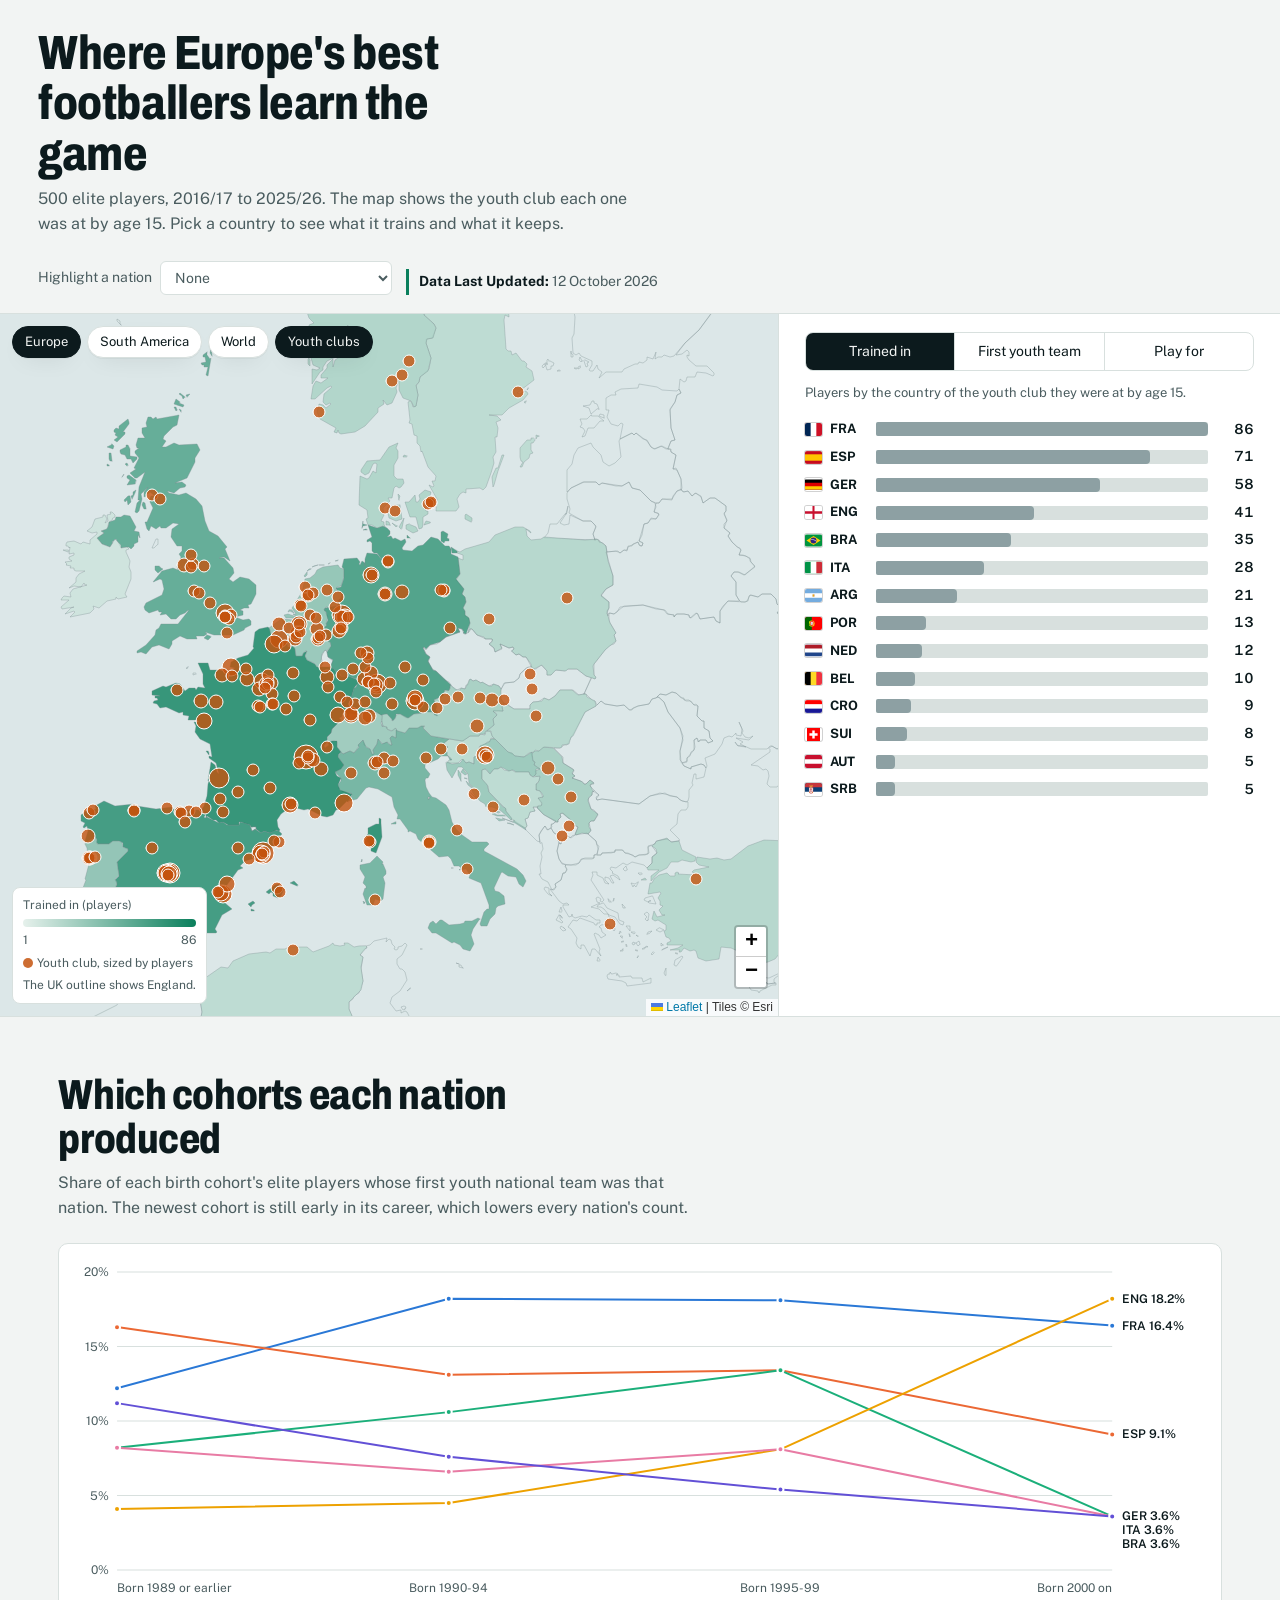
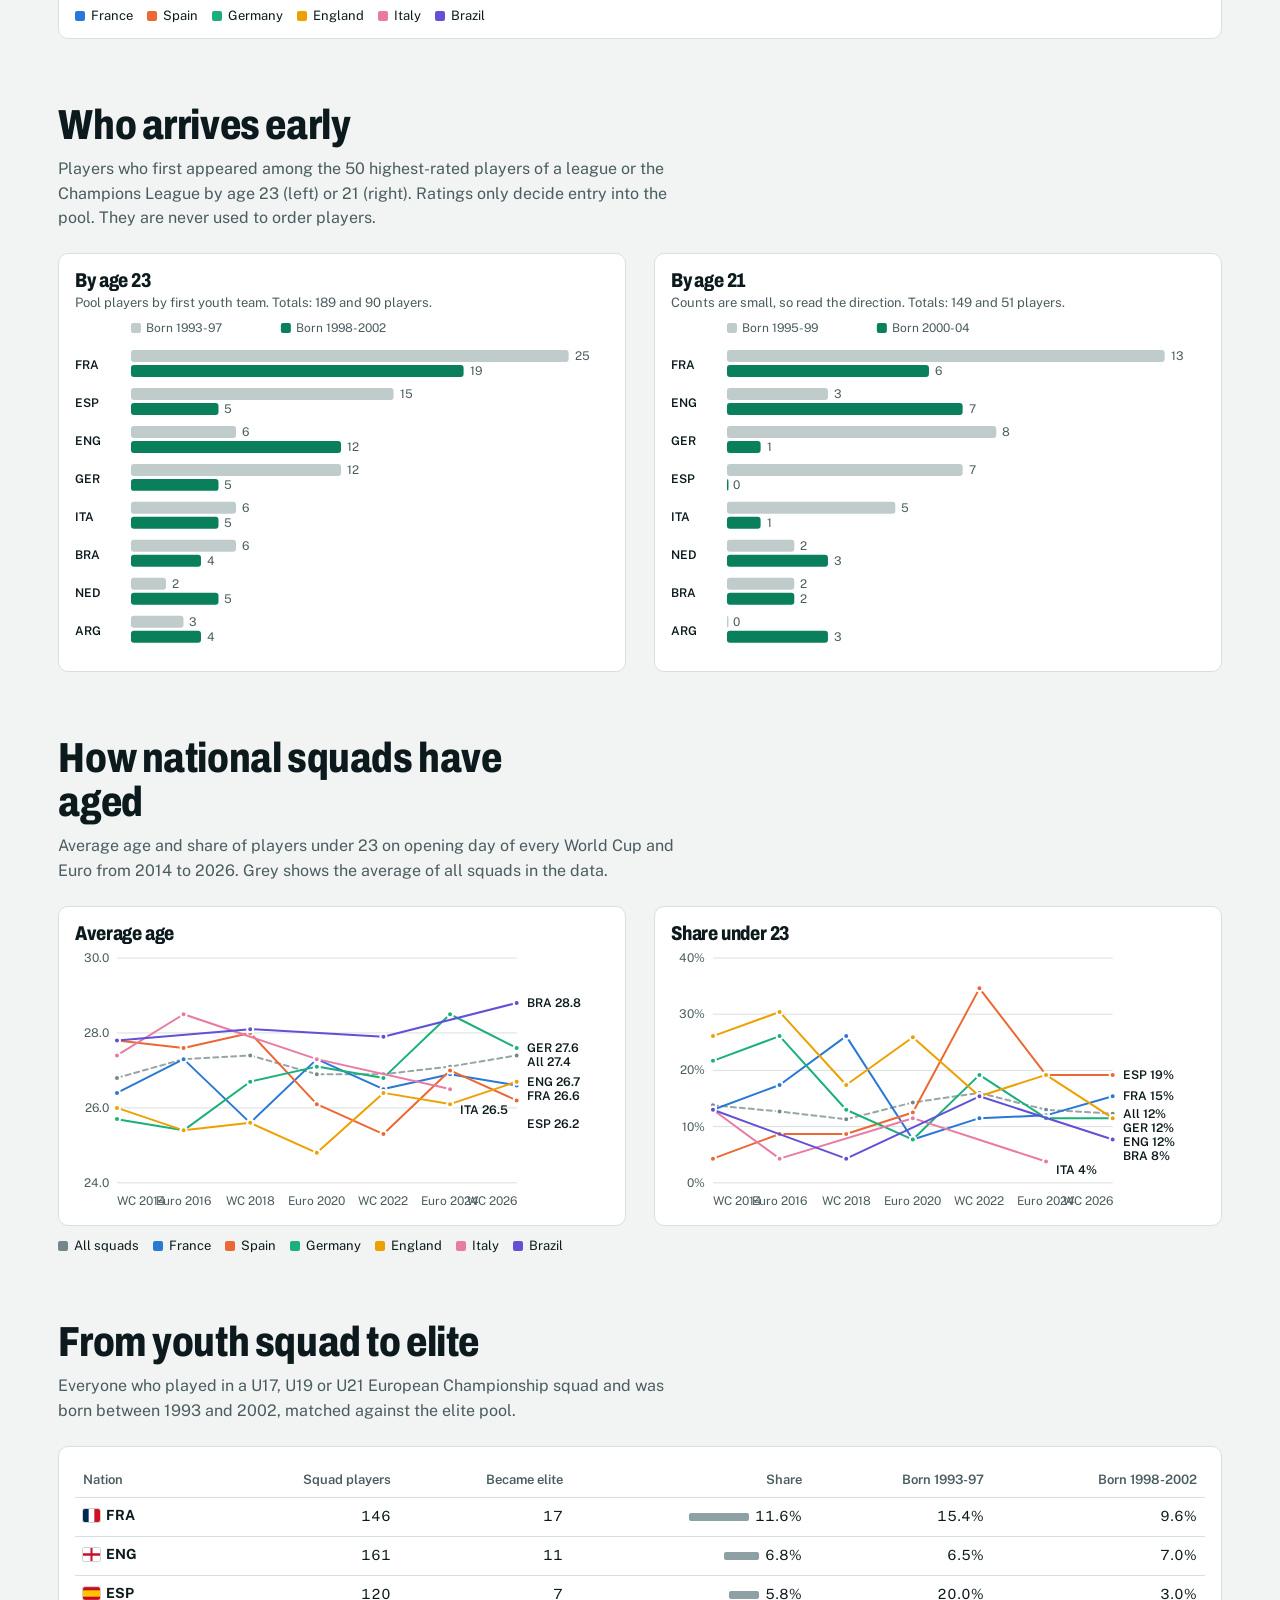
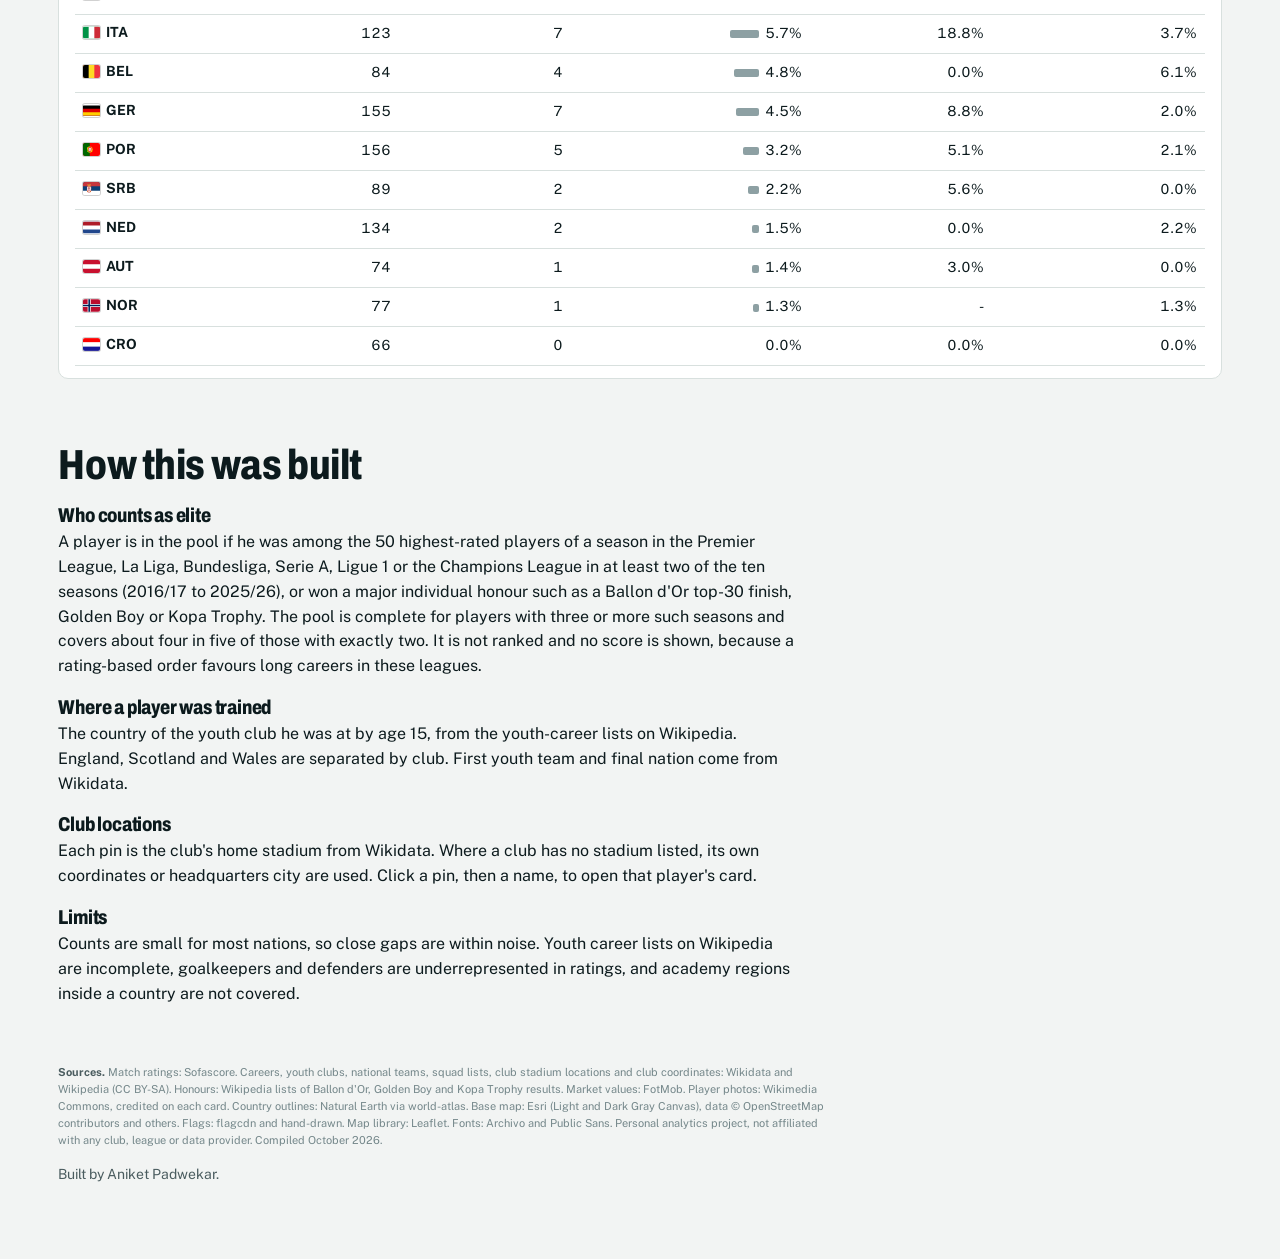
==== index.html @ b56111a6 "Add files via upload" ====
<!doctype html>
<html lang="en"><head><meta charset="utf-8"><meta name="viewport" content="width=device-width,initial-scale=1">
<title>Europe's youth systems</title>
<meta name="description" content="Where do Europe's elite footballers learn the game? Every country, every club, 500 players.">
<link rel="preconnect" href="https://fonts.googleapis.com"><link rel="preconnect" href="https://fonts.gstatic.com" crossorigin>
<link rel="stylesheet" href="https://fonts.googleapis.com/css2?family=Archivo:wdth,wght@62..125,700..900&family=Public+Sans:wght@400;600;700&display=swap">
<link rel="stylesheet" href="vendor/leaflet.css">
<link rel="stylesheet" href="assets/style.css?v=3"></head>
<body>
<header class="top">
 <div><h1>Where Europe's best footballers learn the game</h1>
 <p>500 elite players, 2016/17 to 2025/26. The map shows the youth club each one was at by age 15. Pick a country to see what it trains and what it keeps.</p></div>
 <div class="tools">
  <label>Highlight a nation <select id="hl" aria-label="Highlight a nation"></select></label>
  <p class="stamp"><b>Data Last Updated:</b> <span id="updated"></span></p>
 </div>
</header>

<section class="stage" aria-label="Map and country list">
 <div class="mapwrap">
  <div class="mapbar" role="group" aria-label="Map view">
   <button class="chip" data-view="eu" aria-pressed="true" type="button">Europe</button>
   <button class="chip" data-view="sa" aria-pressed="false" type="button">South America</button>
   <button class="chip" data-view="world" aria-pressed="false" type="button">World</button>
   <button class="chip" id="pinsBtn" aria-pressed="true" type="button">Youth clubs</button>
  </div>
  <div id="map" role="application" aria-label="Interactive map of youth clubs and nations"></div>
  <div class="maplegend" id="legend"></div>
 </div>
 <aside class="side">
  <div class="seg" id="measure" role="group" aria-label="Measure"></div>
  <p class="hint" id="mhint"></p>
  <div id="dossier"></div>
  <ol class="rank" id="rank"></ol>
 </aside>
</section>

<main>
 <section class="ch" id="cohorts"><h2>Which cohorts each nation produced</h2>
  <p class="lede">Share of each birth cohort's elite players whose first youth national team was that nation. The newest cohort is still early in its career, which lowers every nation's count.</p>
  <div class="fig"><div class="chart" id="cohChart"></div><div class="legend" id="cohLegend"></div></div></section>

 <section class="ch" id="early"><h2>Who arrives early</h2>
  <p class="lede">Players who first appeared among the 50 highest-rated players of a league or the Champions League by age 23 (left) or 21 (right). Ratings only decide entry into the pool. They are never used to order players.</p>
  <div class="grid2"><div class="fig"><h3>By age 23</h3><p class="cap" id="e23cap"></p><div class="chart" id="e23"></div></div><div class="fig"><h3>By age 21</h3><p class="cap" id="e21cap"></p><div class="chart" id="e21"></div></div></div></section>

 <section class="ch" id="squads"><h2>How national squads have aged</h2>
  <p class="lede">Average age and share of players under 23 on opening day of every World Cup and Euro from 2014 to 2026. Grey shows the average of all squads in the data.</p>
  <div class="grid2"><div class="fig"><h3>Average age</h3><div class="chart" id="ageChart"></div></div><div class="fig"><h3>Share under 23</h3><div class="chart" id="u23Chart"></div></div></div>
  <div class="legend" id="sqLegend" style="margin-top:10px"></div></section>

 <section class="ch" id="hit"><h2>From youth squad to elite</h2>
  <p class="lede">Everyone who played in a U17, U19 or U21 European Championship squad and was born between 1993 and 2002, matched against the elite pool.</p>
  <div class="fig"><div style="overflow:auto"><table id="hitTable"><thead><tr><th>Nation</th><th>Squad players</th><th>Became elite</th><th>Share</th><th>Born 1993-97</th><th>Born 1998-2002</th></tr></thead><tbody></tbody></table></div></div></section>

 <section class="ch" id="method"><h2>How this was built</h2>
  <div class="method">
  <h3>Who counts as elite</h3><p>A player is in the pool if he was among the 50 highest-rated players of a season in the Premier League, La Liga, Bundesliga, Serie A, Ligue 1 or the Champions League in at least two of the ten seasons (2016/17 to 2025/26), or won a major individual honour such as a Ballon d'Or top-30 finish, Golden Boy or Kopa Trophy. The pool is complete for players with three or more such seasons and covers about four in five of those with exactly two. It is not ranked and no score is shown, because a rating-based order favours long careers in these leagues.</p>
  <h3>Where a player was trained</h3><p>The country of the youth club he was at by age 15, from the youth-career lists on Wikipedia. England, Scotland and Wales are separated by club. First youth team and final nation come from Wikidata.</p>
  <h3>Club locations</h3><p>Each pin is the club's home stadium from Wikidata. Where a club has no stadium listed, its own coordinates or headquarters city are used. Click a pin, then a name, to open that player's card.</p>
  <h3>Limits</h3><p>Counts are small for most nations, so close gaps are within noise. Youth career lists on Wikipedia are incomplete, goalkeepers and defenders are underrepresented in ratings, and academy regions inside a country are not covered.</p></div></section>
</main>
<dialog id="card" aria-label="Player card"><button class="dx" id="cclose" type="button" aria-label="Close">&times;</button><div id="cardbody"></div></dialog>
<footer><p class="sources"><b>Sources.</b> Match ratings: Sofascore. Careers, youth clubs, national teams, squad lists, club stadium locations and club coordinates: Wikidata and Wikipedia (CC BY-SA). Honours: Wikipedia lists of Ballon d'Or, Golden Boy and Kopa Trophy results. Market values: FotMob. Player photos: Wikimedia Commons, credited on each card. Country outlines: Natural Earth via world-atlas. Base map: Esri (Light and Dark Gray Canvas), data &copy; OpenStreetMap contributors and others. Flags: flagcdn and hand-drawn. Map library: Leaflet. Fonts: Archivo and Public Sans. Personal analytics project, not affiliated with any club, league or data provider. Compiled October 2026.</p><p>Built by Aniket Padwekar.</p></footer>
<script src="vendor/leaflet.js"></script><script src="assets/data.js?v=3"></script><script src="assets/flags.js?v=3"></script><script src="assets/geo.js?v=3"></script><script src="assets/app.js?v=3"></script>
</body></html>
---- vendor/leaflet.css ----
/* required styles */

.leaflet-pane,
.leaflet-tile,
.leaflet-marker-icon,
.leaflet-marker-shadow,
.leaflet-tile-container,
.leaflet-pane > svg,
.leaflet-pane > canvas,
.leaflet-zoom-box,
.leaflet-image-layer,
.leaflet-layer {
	position: absolute;
	left: 0;
	top: 0;
	}
.leaflet-container {
	overflow: hidden;
	}
.leaflet-tile,
.leaflet-marker-icon,
.leaflet-marker-shadow {
	-webkit-user-select: none;
	   -moz-user-select: none;
	        user-select: none;
	  -webkit-user-drag: none;
	}
/* Prevents IE11 from highlighting tiles in blue */
.leaflet-tile::selection {
	background: transparent;
}
/* Safari renders non-retina tile on retina better with this, but Chrome is worse */
.leaflet-safari .leaflet-tile {
	image-rendering: -webkit-optimize-contrast;
	}
/* hack that prevents hw layers "stretching" when loading new tiles */
.leaflet-safari .leaflet-tile-container {
	width: 1600px;
	height: 1600px;
	-webkit-transform-origin: 0 0;
	}
.leaflet-marker-icon,
.leaflet-marker-shadow {
	display: block;
	}
/* .leaflet-container svg: reset svg max-width decleration shipped in Joomla! (joomla.org) 3.x */
/* .leaflet-container img: map is broken in FF if you have max-width: 100% on tiles */
.leaflet-container .leaflet-overlay-pane svg {
	max-width: none !important;
	max-height: none !important;
	}
.leaflet-container .leaflet-marker-pane img,
.leaflet-container .leaflet-shadow-pane img,
.leaflet-container .leaflet-tile-pane img,
.leaflet-container img.leaflet-image-layer,
.leaflet-container .leaflet-tile {
	max-width: none !important;
	max-height: none !important;
	width: auto;
	padding: 0;
	}

.leaflet-container img.leaflet-tile {
	/* See: https://bugs.chromium.org/p/chromium/issues/detail?id=600120 */
	mix-blend-mode: plus-lighter;
}

.leaflet-container.leaflet-touch-zoom {
	-ms-touch-action: pan-x pan-y;
	touch-action: pan-x pan-y;
	}
.leaflet-container.leaflet-touch-drag {
	-ms-touch-action: pinch-zoom;
	/* Fallback for FF which doesn't support pinch-zoom */
	touch-action: none;
	touch-action: pinch-zoom;
}
.leaflet-container.leaflet-touch-drag.leaflet-touch-zoom {
	-ms-touch-action: none;
	touch-action: none;
}
.leaflet-container {
	-webkit-tap-highlight-color: transparent;
}
.leaflet-container a {
	-webkit-tap-highlight-color: rgba(51, 181, 229, 0.4);
}
.leaflet-tile {
	filter: inherit;
	visibility: hidden;
	}
.leaflet-tile-loaded {
	visibility: inherit;
	}
.leaflet-zoom-box {
	width: 0;
	height: 0;
	-moz-box-sizing: border-box;
	     box-sizing: border-box;
	z-index: 800;
	}
/* workaround for https://bugzilla.mozilla.org/show_bug.cgi?id=888319 */
.leaflet-overlay-pane svg {
	-moz-user-select: none;
	}

.leaflet-pane         { z-index: 400; }

.leaflet-tile-pane    { z-index: 200; }
.leaflet-overlay-pane { z-index: 400; }
.leaflet-shadow-pane  { z-index: 500; }
.leaflet-marker-pane  { z-index: 600; }
.leaflet-tooltip-pane   { z-index: 650; }
.leaflet-popup-pane   { z-index: 700; }

.leaflet-map-pane canvas { z-index: 100; }
.leaflet-map-pane svg    { z-index: 200; }

.leaflet-vml-shape {
	width: 1px;
	height: 1px;
	}
.lvml {
	behavior: url(#default#VML);
	display: inline-block;
	position: absolute;
	}


/* control positioning */

.leaflet-control {
	position: relative;
	z-index: 800;
	pointer-events: visiblePainted; /* IE 9-10 doesn't have auto */
	pointer-events: auto;
	}
.leaflet-top,
.leaflet-bottom {
	position: absolute;
	z-index: 1000;
	pointer-events: none;
	}
.leaflet-top {
	top: 0;
	}
.leaflet-right {
	right: 0;
	}
.leaflet-bottom {
	bottom: 0;
	}
.leaflet-left {
	left: 0;
	}
.leaflet-control {
	float: left;
	clear: both;
	}
.leaflet-right .leaflet-control {
	float: right;
	}
.leaflet-top .leaflet-control {
	margin-top: 10px;
	}
.leaflet-bottom .leaflet-control {
	margin-bottom: 10px;
	}
.leaflet-left .leaflet-control {
	margin-left: 10px;
	}
.leaflet-right .leaflet-control {
	margin-right: 10px;
	}


/* zoom and fade animations */

.leaflet-fade-anim .leaflet-popup {
	opacity: 0;
	-webkit-transition: opacity 0.2s linear;
	   -moz-transition: opacity 0.2s linear;
	        transition: opacity 0.2s linear;
	}
.leaflet-fade-anim .leaflet-map-pane .leaflet-popup {
	opacity: 1;
	}
.leaflet-zoom-animated {
	-webkit-transform-origin: 0 0;
	    -ms-transform-origin: 0 0;
	        transform-origin: 0 0;
	}
svg.leaflet-zoom-animated {
	will-change: transform;
}

.leaflet-zoom-anim .leaflet-zoom-animated {
	-webkit-transition: -webkit-transform 0.25s cubic-bezier(0,0,0.25,1);
	   -moz-transition:    -moz-transform 0.25s cubic-bezier(0,0,0.25,1);
	        transition:         transform 0.25s cubic-bezier(0,0,0.25,1);
	}
.leaflet-zoom-anim .leaflet-tile,
.leaflet-pan-anim .leaflet-tile {
	-webkit-transition: none;
	   -moz-transition: none;
	        transition: none;
	}

.leaflet-zoom-anim .leaflet-zoom-hide {
	visibility: hidden;
	}


/* cursors */

.leaflet-interactive {
	cursor: pointer;
	}
.leaflet-grab {
	cursor: -webkit-grab;
	cursor:    -moz-grab;
	cursor:         grab;
	}
.leaflet-crosshair,
.leaflet-crosshair .leaflet-interactive {
	cursor: crosshair;
	}
.leaflet-popup-pane,
.leaflet-control {
	cursor: auto;
	}
.leaflet-dragging .leaflet-grab,
.leaflet-dragging .leaflet-grab .leaflet-interactive,
.leaflet-dragging .leaflet-marker-draggable {
	cursor: move;
	cursor: -webkit-grabbing;
	cursor:    -moz-grabbing;
	cursor:         grabbing;
	}

/* marker & overlays interactivity */
.leaflet-marker-icon,
.leaflet-marker-shadow,
.leaflet-image-layer,
.leaflet-pane > svg path,
.leaflet-tile-container {
	pointer-events: none;
	}

.leaflet-marker-icon.leaflet-interactive,
.leaflet-image-layer.leaflet-interactive,
.leaflet-pane > svg path.leaflet-interactive,
svg.leaflet-image-layer.leaflet-interactive path {
	pointer-events: visiblePainted; /* IE 9-10 doesn't have auto */
	pointer-events: auto;
	}

/* visual tweaks */

.leaflet-container {
	background: #ddd;
	outline-offset: 1px;
	}
.leaflet-container a {
	color: #0078A8;
	}
.leaflet-zoom-box {
	border: 2px dotted #38f;
	background: rgba(255,255,255,0.5);
	}


/* general typography */
.leaflet-container {
	font-family: "Helvetica Neue", Arial, Helvetica, sans-serif;
	font-size: 12px;
	font-size: 0.75rem;
	line-height: 1.5;
	}


/* general toolbar styles */

.leaflet-bar {
	box-shadow: 0 1px 5px rgba(0,0,0,0.65);
	border-radius: 4px;
	}
.leaflet-bar a {
	background-color: #fff;
	border-bottom: 1px solid #ccc;
	width: 26px;
	height: 26px;
	line-height: 26px;
	display: block;
	text-align: center;
	text-decoration: none;
	color: black;
	}
.leaflet-bar a,
.leaflet-control-layers-toggle {
	background-position: 50% 50%;
	background-repeat: no-repeat;
	display: block;
	}
.leaflet-bar a:hover,
.leaflet-bar a:focus {
	background-color: #f4f4f4;
	}
.leaflet-bar a:first-child {
	border-top-left-radius: 4px;
	border-top-right-radius: 4px;
	}
.leaflet-bar a:last-child {
	border-bottom-left-radius: 4px;
	border-bottom-right-radius: 4px;
	border-bottom: none;
	}
.leaflet-bar a.leaflet-disabled {
	cursor: default;
	background-color: #f4f4f4;
	color: #bbb;
	}

.leaflet-touch .leaflet-bar a {
	width: 30px;
	height: 30px;
	line-height: 30px;
	}
.leaflet-touch .leaflet-bar a:first-child {
	border-top-left-radius: 2px;
	border-top-right-radius: 2px;
	}
.leaflet-touch .leaflet-bar a:last-child {
	border-bottom-left-radius: 2px;
	border-bottom-right-radius: 2px;
	}

/* zoom control */

.leaflet-control-zoom-in,
.leaflet-control-zoom-out {
	font: bold 18px 'Lucida Console', Monaco, monospace;
	text-indent: 1px;
	}

.leaflet-touch .leaflet-control-zoom-in, .leaflet-touch .leaflet-control-zoom-out  {
	font-size: 22px;
	}


/* layers control */

.leaflet-control-layers {
	box-shadow: 0 1px 5px rgba(0,0,0,0.4);
	background: #fff;
	border-radius: 5px;
	}
.leaflet-control-layers-toggle {
	background-image: url(images/layers.png);
	width: 36px;
	height: 36px;
	}
.leaflet-retina .leaflet-control-layers-toggle {
	background-image: url(images/layers-2x.png);
	background-size: 26px 26px;
	}
.leaflet-touch .leaflet-control-layers-toggle {
	width: 44px;
	height: 44px;
	}
.leaflet-control-layers .leaflet-control-layers-list,
.leaflet-control-layers-expanded .leaflet-control-layers-toggle {
	display: none;
	}
.leaflet-control-layers-expanded .leaflet-control-layers-list {
	display: block;
	position: relative;
	}
.leaflet-control-layers-expanded {
	padding: 6px 10px 6px 6px;
	color: #333;
	background: #fff;
	}
.leaflet-control-layers-scrollbar {
	overflow-y: scroll;
	overflow-x: hidden;
	padding-right: 5px;
	}
.leaflet-control-layers-selector {
	margin-top: 2px;
	position: relative;
	top: 1px;
	}
.leaflet-control-layers label {
	display: block;
	font-size: 13px;
	font-size: 1.08333em;
	}
.leaflet-control-layers-separator {
	height: 0;
	border-top: 1px solid #ddd;
	margin: 5px -10px 5px -6px;
	}

/* Default icon URLs */
.leaflet-default-icon-path { /* used only in path-guessing heuristic, see L.Icon.Default */
	background-image: url(images/marker-icon.png);
	}


/* attribution and scale controls */

.leaflet-container .leaflet-control-attribution {
	background: #fff;
	background: rgba(255, 255, 255, 0.8);
	margin: 0;
	}
.leaflet-control-attribution,
.leaflet-control-scale-line {
	padding: 0 5px;
	color: #333;
	line-height: 1.4;
	}
.leaflet-control-attribution a {
	text-decoration: none;
	}
.leaflet-control-attribution a:hover,
.leaflet-control-attribution a:focus {
	text-decoration: underline;
	}
.leaflet-attribution-flag {
	display: inline !important;
	vertical-align: baseline !important;
	width: 1em;
	height: 0.6669em;
	}
.leaflet-left .leaflet-control-scale {
	margin-left: 5px;
	}
.leaflet-bottom .leaflet-control-scale {
	margin-bottom: 5px;
	}
.leaflet-control-scale-line {
	border: 2px solid #777;
	border-top: none;
	line-height: 1.1;
	padding: 2px 5px 1px;
	white-space: nowrap;
	-moz-box-sizing: border-box;
	     box-sizing: border-box;
	background: rgba(255, 255, 255, 0.8);
	text-shadow: 1px 1px #fff;
	}
.leaflet-control-scale-line:not(:first-child) {
	border-top: 2px solid #777;
	border-bottom: none;
	margin-top: -2px;
	}
.leaflet-control-scale-line:not(:first-child):not(:last-child) {
	border-bottom: 2px solid #777;
	}

.leaflet-touch .leaflet-control-attribution,
.leaflet-touch .leaflet-control-layers,
.leaflet-touch .leaflet-bar {
	box-shadow: none;
	}
.leaflet-touch .leaflet-control-layers,
.leaflet-touch .leaflet-bar {
	border: 2px solid rgba(0,0,0,0.2);
	background-clip: padding-box;
	}


/* popup */

.leaflet-popup {
	position: absolute;
	text-align: center;
	margin-bottom: 20px;
	}
.leaflet-popup-content-wrapper {
	padding: 1px;
	text-align: left;
	border-radius: 12px;
	}
.leaflet-popup-content {
	margin: 13px 24px 13px 20px;
	line-height: 1.3;
	font-size: 13px;
	font-size: 1.08333em;
	min-height: 1px;
	}
.leaflet-popup-content p {
	margin: 17px 0;
	margin: 1.3em 0;
	}
.leaflet-popup-tip-container {
	width: 40px;
	height: 20px;
	position: absolute;
	left: 50%;
	margin-top: -1px;
	margin-left: -20px;
	overflow: hidden;
	pointer-events: none;
	}
.leaflet-popup-tip {
	width: 17px;
	height: 17px;
	padding: 1px;

	margin: -10px auto 0;
	pointer-events: auto;

	-webkit-transform: rotate(45deg);
	   -moz-transform: rotate(45deg);
	    -ms-transform: rotate(45deg);
	        transform: rotate(45deg);
	}
.leaflet-popup-content-wrapper,
.leaflet-popup-tip {
	background: white;
	color: #333;
	box-shadow: 0 3px 14px rgba(0,0,0,0.4);
	}
.leaflet-container a.leaflet-popup-close-button {
	position: absolute;
	top: 0;
	right: 0;
	border: none;
	text-align: center;
	width: 24px;
	height: 24px;
	font: 16px/24px Tahoma, Verdana, sans-serif;
	color: #757575;
	text-decoration: none;
	background: transparent;
	}
.leaflet-container a.leaflet-popup-close-button:hover,
.leaflet-container a.leaflet-popup-close-button:focus {
	color: #585858;
	}
.leaflet-popup-scrolled {
	overflow: auto;
	}

.leaflet-oldie .leaflet-popup-content-wrapper {
	-ms-zoom: 1;
	}
.leaflet-oldie .leaflet-popup-tip {
	width: 24px;
	margin: 0 auto;

	-ms-filter: "progid:DXImageTransform.Microsoft.Matrix(M11=0.70710678, M12=0.70710678, M21=-0.70710678, M22=0.70710678)";
	filter: progid:DXImageTransform.Microsoft.Matrix(M11=0.70710678, M12=0.70710678, M21=-0.70710678, M22=0.70710678);
	}

.leaflet-oldie .leaflet-control-zoom,
.leaflet-oldie .leaflet-control-layers,
.leaflet-oldie .leaflet-popup-content-wrapper,
.leaflet-oldie .leaflet-popup-tip {
	border: 1px solid #999;
	}


/* div icon */

.leaflet-div-icon {
	background: #fff;
	border: 1px solid #666;
	}


/* Tooltip */
/* Base styles for the element that has a tooltip */
.leaflet-tooltip {
	position: absolute;
	padding: 6px;
	background-color: #fff;
	border: 1px solid #fff;
	border-radius: 3px;
	color: #222;
	white-space: nowrap;
	-webkit-user-select: none;
	-moz-user-select: none;
	-ms-user-select: none;
	user-select: none;
	pointer-events: none;
	box-shadow: 0 1px 3px rgba(0,0,0,0.4);
	}
.leaflet-tooltip.leaflet-interactive {
	cursor: pointer;
	pointer-events: auto;
	}
.leaflet-tooltip-top:before,
.leaflet-tooltip-bottom:before,
.leaflet-tooltip-left:before,
.leaflet-tooltip-right:before {
	position: absolute;
	pointer-events: none;
	border: 6px solid transparent;
	background: transparent;
	content: "";
	}

/* Directions */

.leaflet-tooltip-bottom {
	margin-top: 6px;
}
.leaflet-tooltip-top {
	margin-top: -6px;
}
.leaflet-tooltip-bottom:before,
.leaflet-tooltip-top:before {
	left: 50%;
	margin-left: -6px;
	}
.leaflet-tooltip-top:before {
	bottom: 0;
	margin-bottom: -12px;
	border-top-color: #fff;
	}
.leaflet-tooltip-bottom:before {
	top: 0;
	margin-top: -12px;
	margin-left: -6px;
	border-bottom-color: #fff;
	}
.leaflet-tooltip-left {
	margin-left: -6px;
}
.leaflet-tooltip-right {
	margin-left: 6px;
}
.leaflet-tooltip-left:before,
.leaflet-tooltip-right:before {
	top: 50%;
	margin-top: -6px;
	}
.leaflet-tooltip-left:before {
	right: 0;
	margin-right: -12px;
	border-left-color: #fff;
	}
.leaflet-tooltip-right:before {
	left: 0;
	margin-left: -12px;
	border-right-color: #fff;
	}

/* Printing */

@media print {
	/* Prevent printers from removing background-images of controls. */
	.leaflet-control {
		-webkit-print-color-adjust: exact;
		print-color-adjust: exact;
		}
	}
---- assets/style.css ----
:root{
  --bg:#F2F4F3;--panel:#FFFFFF;--ink:#0C1A1D;--ink2:#4A5C5F;--ink3:#74878A;--line:#D8E0DE;
  --accent:#0A7F5C;--accent-ink:#06523B;--hl:#C4540E;--sea:#DCE7E8;--ramp0:#E6F1EC;--ramp1:#0A7F5C;
  --s1:#2a78d6;--s2:#eb6834;--s3:#1baf7a;--s4:#eda100;--s5:#e87ba4;--s6:#6250d6;--neutral:#8DA0A3;
  --shadow:0 1px 0 rgba(12,26,29,.04),0 8px 24px -12px rgba(12,26,29,.18);
  color-scheme:light;
}
@media (prefers-color-scheme:dark){:root:where(:not([data-theme="light"])){
  --bg:#081315;--panel:#0F1F22;--ink:#E7F0EE;--ink2:#A7BBBA;--ink3:#7C9291;--line:#1F3336;
  --accent:#2FBF8F;--accent-ink:#7BE3BF;--hl:#F08A4B;--sea:#0A1B1E;--ramp0:#0F2A29;--ramp1:#2FBF8F;
  --s1:#3987e5;--s2:#d95926;--s3:#199e70;--s4:#c98500;--s5:#d55181;--s6:#9085e9;--neutral:#5D7678;color-scheme:dark}}
:root[data-theme="dark"]{
  --bg:#081315;--panel:#0F1F22;--ink:#E7F0EE;--ink2:#A7BBBA;--ink3:#7C9291;--line:#1F3336;
  --accent:#2FBF8F;--accent-ink:#7BE3BF;--hl:#F08A4B;--sea:#0A1B1E;--ramp0:#0F2A29;--ramp1:#2FBF8F;
  --s1:#3987e5;--s2:#d95926;--s3:#199e70;--s4:#c98500;--s5:#d55181;--s6:#9085e9;--neutral:#5D7678;color-scheme:dark}
*{box-sizing:border-box}
html{scroll-behavior:smooth}
body{margin:0;background:var(--bg);color:var(--ink);font:16px/1.55 "Public Sans",system-ui,sans-serif;-webkit-font-smoothing:antialiased}
h1,h2,h3{font-family:"Archivo",system-ui,sans-serif;font-stretch:80%;font-weight:800;letter-spacing:-.01em;line-height:1.05;margin:0}
a{color:var(--accent-ink)}
button,select,input{font:inherit;color:inherit}
:focus-visible{outline:2px solid var(--accent);outline-offset:2px}
.num{font-variant-numeric:tabular-nums}
.top{display:flex;align-items:flex-end;justify-content:space-between;gap:24px;flex-wrap:wrap;padding:28px clamp(16px,3vw,40px) 18px}
.top h1{font-size:clamp(30px,4vw,48px);max-width:20ch}
.top p{margin:8px 0 0;max-width:62ch;color:var(--ink2)}
.stamp{font-size:14px;color:var(--ink2);border-left:3px solid var(--accent);padding:2px 0 2px 10px;margin:0}
.stamp b{color:var(--ink)}
.tools{display:flex;gap:14px;align-items:center;flex-wrap:wrap}
.tools label{font-size:14px;color:var(--ink2);display:flex;gap:8px;align-items:center}
select{background:var(--panel);border:1px solid var(--line);border-radius:6px;padding:7px 10px}
.stage{display:grid;grid-template-columns:minmax(0,1.55fr) minmax(320px,1fr);gap:0;border-top:1px solid var(--line);border-bottom:1px solid var(--line);background:var(--panel)}
#map{height:min(78vh,760px);min-height:460px;background:var(--sea)}
.mapwrap{position:relative}
.mapbar{position:absolute;z-index:500;left:12px;top:12px;display:flex;gap:6px;flex-wrap:wrap}
.chip{background:var(--panel);border:1px solid var(--line);border-radius:999px;padding:5px 12px;font-size:13px;cursor:pointer;box-shadow:var(--shadow)}
.chip[aria-pressed="true"]{background:var(--ink);color:var(--bg);border-color:var(--ink)}
.maplegend{position:absolute;z-index:500;left:12px;bottom:12px;background:var(--panel);border:1px solid var(--line);border-radius:8px;padding:8px 10px;font-size:12px;color:var(--ink2);max-width:260px}
.maplegend .ramp{height:8px;border-radius:4px;margin:4px 0;background:linear-gradient(90deg,var(--ramp0),var(--ramp1))}
.maplegend .row{display:flex;justify-content:space-between}
.maplegend i{display:inline-block;width:10px;height:10px;border-radius:50%;background:var(--hl);opacity:.85;vertical-align:-1px;margin-right:4px}
.side{padding:18px clamp(14px,2vw,26px) 22px;max-height:min(78vh,760px);overflow:auto;border-left:1px solid var(--line)}
.seg{display:flex;border:1px solid var(--line);border-radius:8px;overflow:hidden;margin-bottom:12px}
.seg button{flex:1;background:transparent;border:0;padding:8px 6px;cursor:pointer;font-size:14px;border-right:1px solid var(--line)}
.seg button:last-child{border-right:0}
.seg button[aria-pressed="true"]{background:var(--ink);color:var(--bg)}
.hint{font-size:13px;color:var(--ink2);margin:0 0 12px}
.rank{list-style:none;margin:0;padding:0}
.rank li{display:grid;grid-template-columns:auto 2.4em 1fr 2.4em;gap:8px;align-items:center;padding:3px 0;cursor:pointer;border-radius:6px}
.rank li:hover{background:color-mix(in srgb,var(--accent) 8%,transparent)}
.rank li[aria-selected="true"]{background:color-mix(in srgb,var(--hl) 14%,transparent)}
.rank .bar{height:14px;background:var(--line);border-radius:2px;position:relative}
.rank .bar i{position:absolute;inset:0 auto 0 0;background:var(--neutral);border-radius:2px 4px 4px 2px}
.rank li[aria-selected="true"] .bar i{background:var(--hl)}
.rank b{font-size:13px}
.rank .v{text-align:right;font-size:14px;font-weight:600}
.flag{display:inline-block;vertical-align:-2px;border-radius:2px;box-shadow:0 0 0 1px rgba(0,0,0,.18)}
.dossier{border:1px solid var(--line);border-radius:10px;padding:14px;margin-bottom:14px;background:var(--bg)}
.dossier h3{font-size:30px;display:flex;gap:10px;align-items:center}
.dossier dl{display:grid;grid-template-columns:repeat(3,1fr);gap:10px;margin:12px 0 0}
.dossier dt{font-size:12px;color:var(--ink2)}
.dossier dd{margin:0;font-family:"Archivo",sans-serif;font-stretch:80%;font-weight:800;font-size:28px;line-height:1}
.dossier .names{font-size:13px;color:var(--ink2);margin:10px 0 0}
.dossier button.x{float:right;background:none;border:0;cursor:pointer;color:var(--ink2);font-size:13px;text-decoration:underline}
main{max-width:1240px;margin:0 auto;padding:0 clamp(16px,3vw,40px)}
section.ch{padding:56px 0 8px}
section.ch>h2{font-size:clamp(28px,3.4vw,42px);max-width:22ch}
section.ch>p.lede{max-width:64ch;color:var(--ink2);margin:10px 0 22px}
.grid2{display:grid;grid-template-columns:repeat(2,minmax(0,1fr));gap:28px}
.fig{background:var(--panel);border:1px solid var(--line);border-radius:10px;padding:16px 16px 12px}
.fig h3{font-size:20px;margin-bottom:2px}
.fig p.cap{font-size:13px;color:var(--ink2);margin:0 0 8px}
.chart svg{display:block;width:100%;height:auto;overflow:visible}
.chart text{font:12px "Public Sans",sans-serif;fill:var(--ink2)}
.legend{display:flex;gap:6px 14px;flex-wrap:wrap;font-size:13px;margin:6px 0 0;color:var(--ink)}
.legend span{display:inline-flex;gap:6px;align-items:center}
.legend i{width:10px;height:10px;border-radius:2px;display:inline-block}
table{border-collapse:collapse;width:100%;font-size:14px}
th,td{padding:7px 8px;border-bottom:1px solid var(--line);text-align:right}
th:first-child,td:first-child{text-align:left}
th{font-weight:600;color:var(--ink2);font-size:13px}
td .mini{display:inline-block;height:8px;background:var(--neutral);border-radius:2px;vertical-align:middle;margin-right:6px}
tr.sel td{background:color-mix(in srgb,var(--hl) 12%,transparent)}
.filters{display:flex;gap:10px;flex-wrap:wrap;margin:0 0 16px}
.filters input[type=search]{background:var(--panel);border:1px solid var(--line);border-radius:6px;padding:7px 10px;min-width:220px}
.cards{display:grid;grid-template-columns:repeat(auto-fill,minmax(168px,1fr));gap:14px}
.pc{background:var(--panel);border:1px solid var(--line);border-radius:10px;overflow:hidden;cursor:pointer;text-align:left;padding:0;display:flex;flex-direction:column}
.pc:hover{border-color:var(--accent)}
.ph{aspect-ratio:4/4.4;background:linear-gradient(160deg,color-mix(in srgb,var(--accent) 22%,var(--panel)),var(--panel));position:relative;display:grid;place-items:center;overflow:hidden}
.ph img{position:absolute;inset:0;width:100%;height:100%;object-fit:cover;object-position:50% 18%}
.ph .mono{font-family:"Archivo",sans-serif;font-stretch:75%;font-weight:800;font-size:56px;color:color-mix(in srgb,var(--ink) 35%,transparent)}
.pc .meta{padding:9px 11px 11px}
.pc .nm{font-weight:700;line-height:1.2;font-size:15px}
.pc .sub{font-size:12.5px;color:var(--ink2);margin-top:3px;display:flex;gap:8px;align-items:center;flex-wrap:wrap}
.more{margin:18px auto 0;display:block;background:var(--panel);border:1px solid var(--line);border-radius:8px;padding:9px 18px;cursor:pointer}
dialog{border:1px solid var(--line);border-radius:14px;background:var(--panel);color:var(--ink);padding:0;width:min(760px,94vw);max-height:92vh;overflow:auto}
dialog::backdrop{background:rgba(3,10,12,.6)}
.dx{position:sticky;top:8px;float:right;margin:8px;background:var(--bg);border:1px solid var(--line);border-radius:50%;width:34px;height:34px;cursor:pointer;font-size:18px;line-height:1}
.dg{display:grid;grid-template-columns:230px 1fr;gap:0}
.dg .ph{aspect-ratio:auto;min-height:300px;height:100%}
.dg .body{padding:20px 22px 22px}
.dg h3{font-size:34px}
.kv{display:grid;grid-template-columns:repeat(3,1fr);gap:10px;margin:14px 0}
.kv div{background:var(--bg);border-radius:8px;padding:8px 10px}
.kv dt{font-size:12px;color:var(--ink2)}.kv dd{margin:0;font-weight:700;font-size:17px}
.path{list-style:none;margin:6px 0 0;padding:0 0 0 14px;border-left:2px solid var(--line)}
.path li{font-size:14px;padding:3px 0;display:flex;gap:8px;align-items:center}
.credit{font-size:11px;color:var(--ink3);margin-top:12px}
.tags{display:flex;gap:6px;flex-wrap:wrap;margin:8px 0}
.tags span{font-size:12px;border:1px solid var(--line);border-radius:999px;padding:2px 9px;background:var(--bg)}
.method{max-width:74ch}
.method h3{font-size:20px;margin:18px 0 4px}
.method p{margin:0 0 6px}
footer{padding:44px clamp(16px,3vw,40px) 60px;color:var(--ink2);font-size:14px;max-width:1240px;margin:0 auto}
.tip{position:fixed;z-index:2000;pointer-events:none;background:var(--ink);color:var(--bg);border-radius:6px;padding:6px 9px;font-size:12.5px;max-width:260px;opacity:0;transition:opacity .1s}
.leaflet-tooltip{font-family:"Public Sans",sans-serif}
.pop b{display:block;margin-bottom:4px}
.pop button{display:block;background:none;border:0;padding:1px 0;color:var(--accent-ink);cursor:pointer;text-align:left;text-decoration:underline;font-size:13px}
@media (max-width:940px){
  .stage{grid-template-columns:1fr}
  .side{max-height:none;border-left:0;border-top:1px solid var(--line)}
  #map{height:62vh}
  .grid2{grid-template-columns:1fr}
  .dg{grid-template-columns:1fr}.dg .ph{min-height:220px}
}
@media (prefers-reduced-motion:reduce){html{scroll-behavior:auto}}

footer .sources{font-size:11px;line-height:1.55;color:var(--ink3);max-width:110ch;margin:0 0 14px}
footer .sources b{color:var(--ink2)}
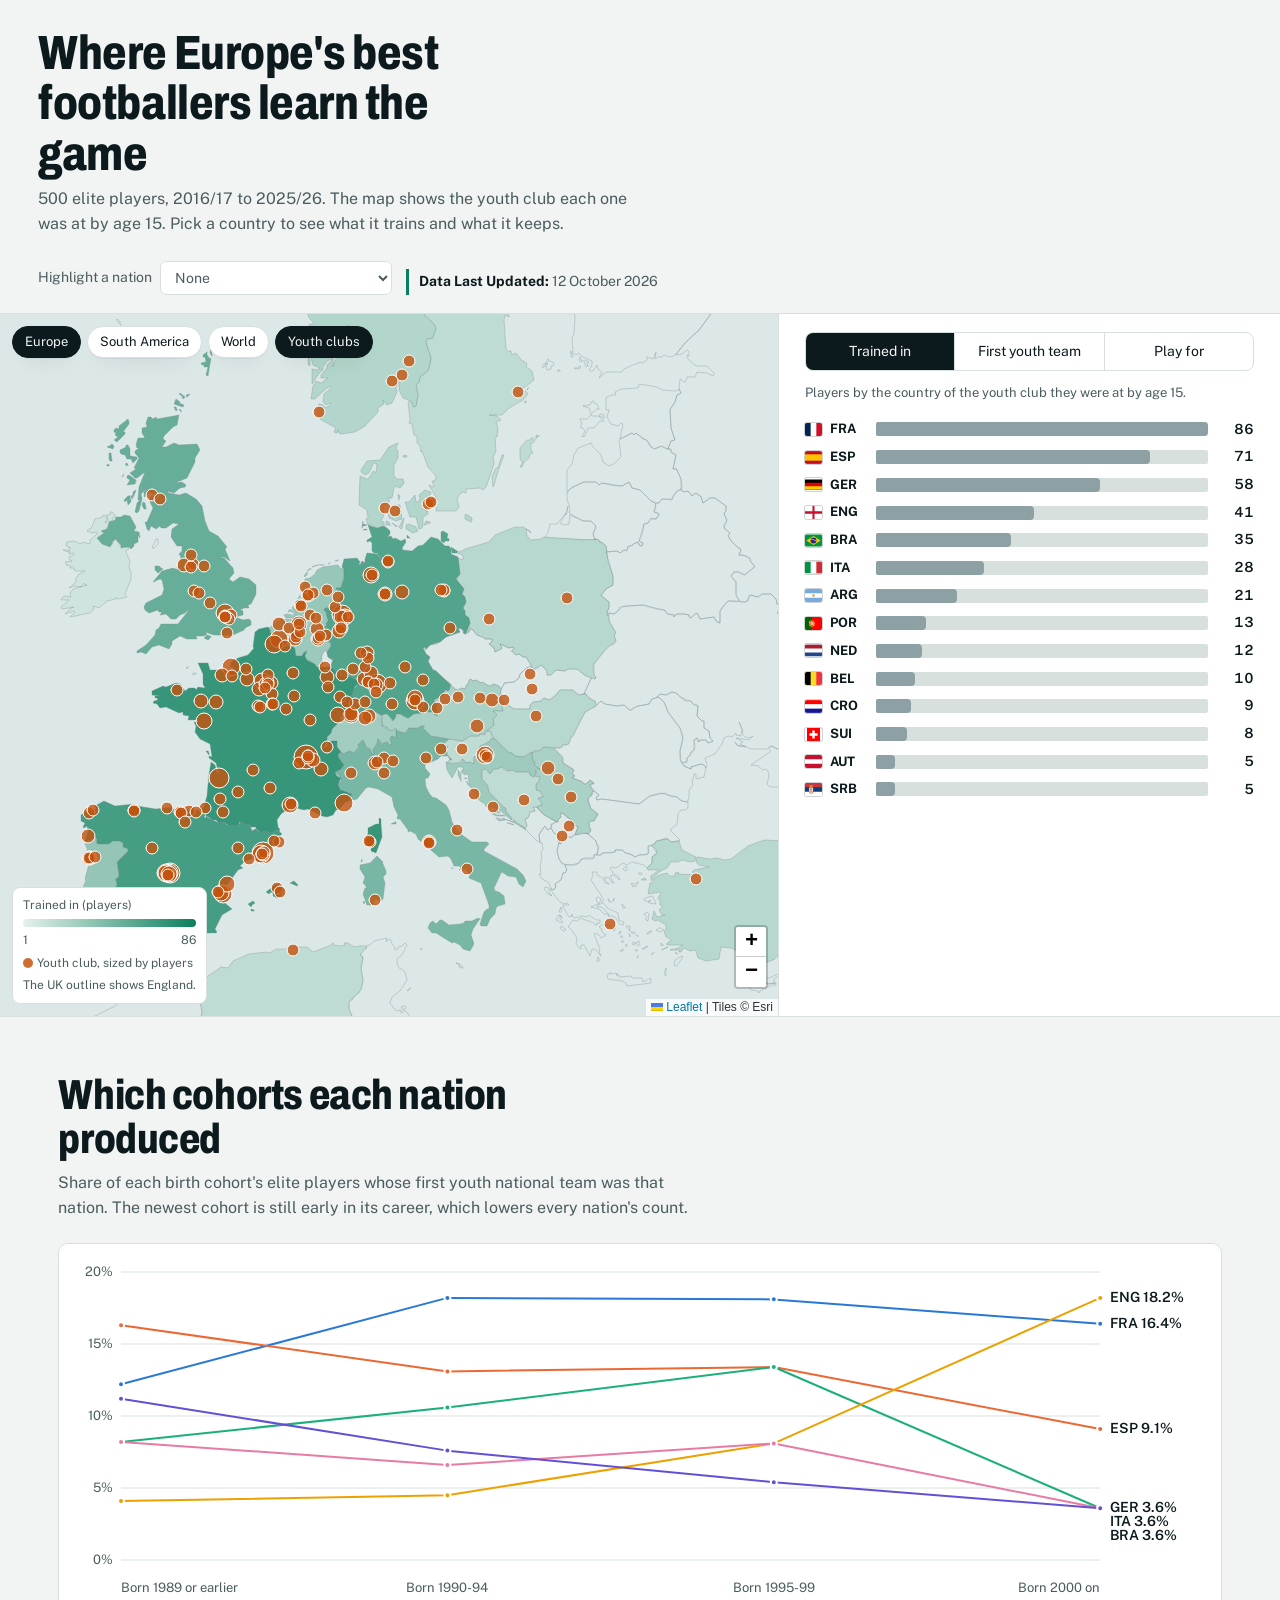
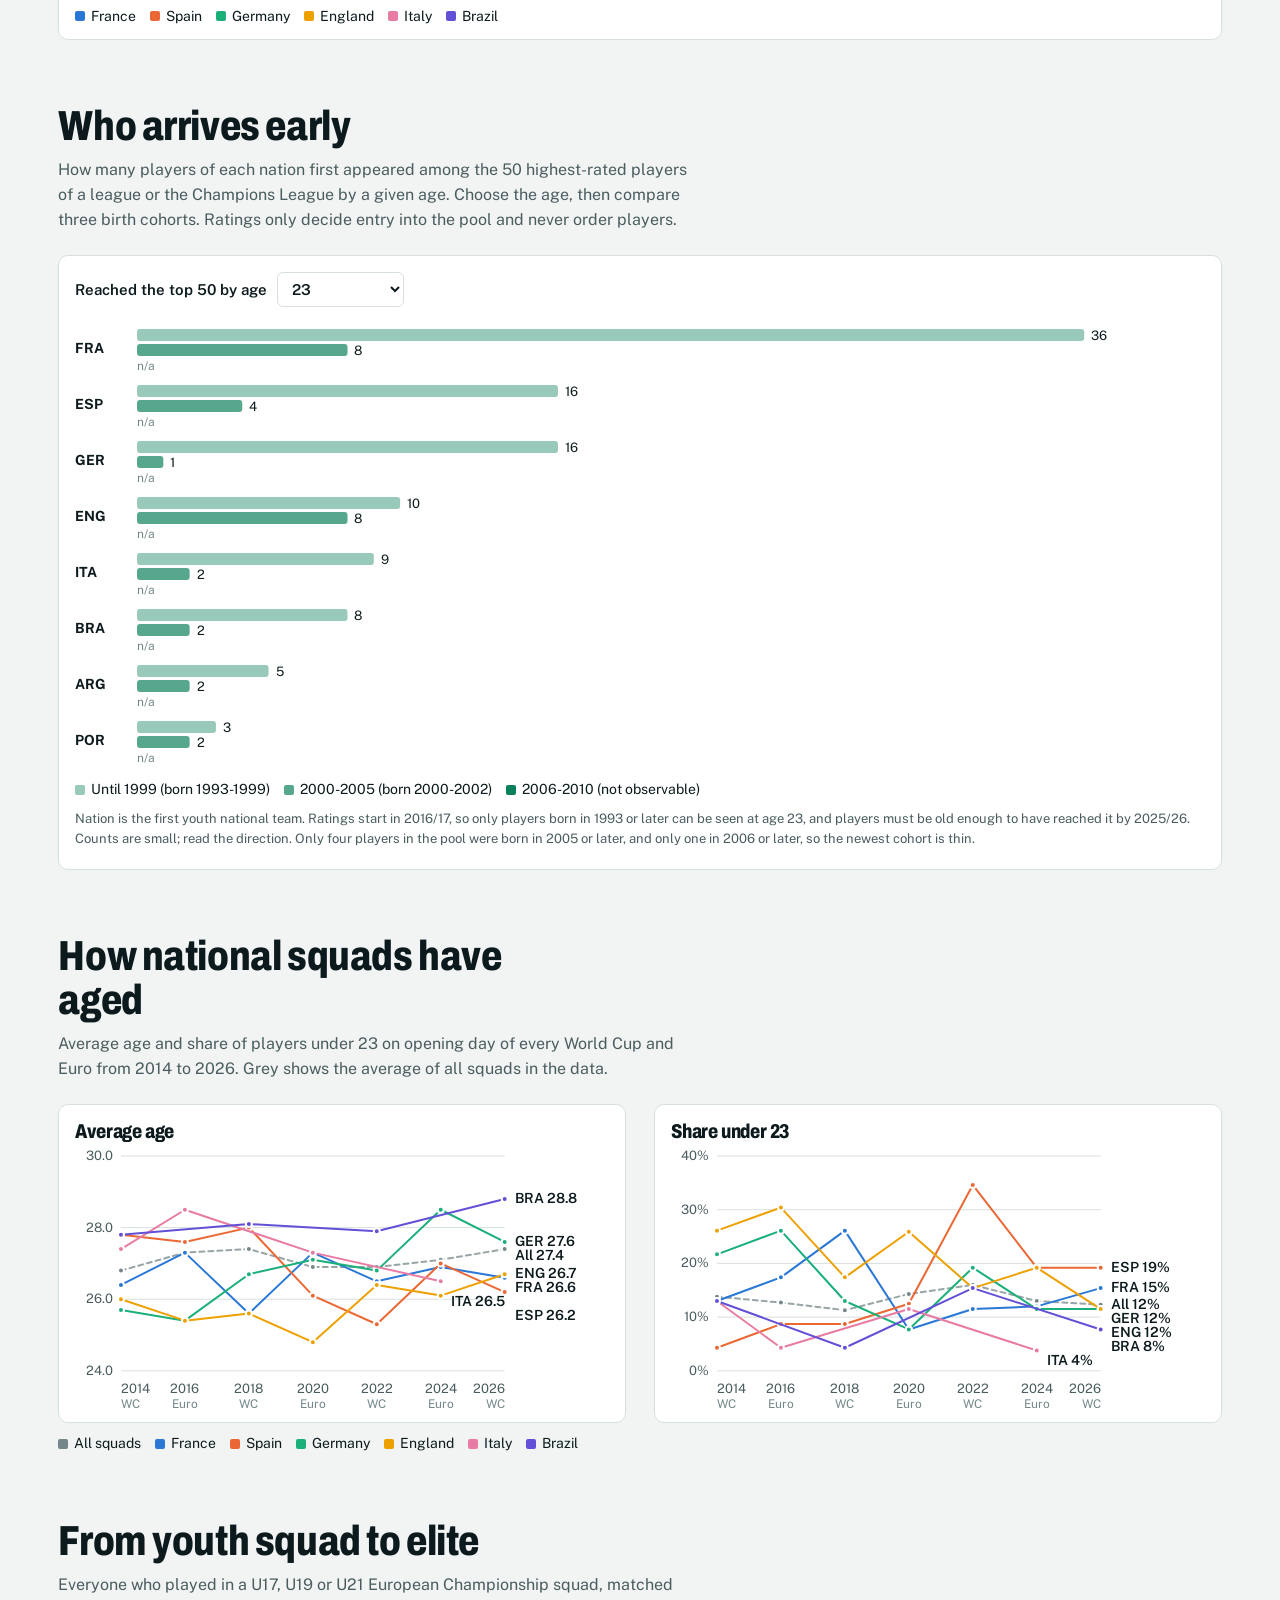
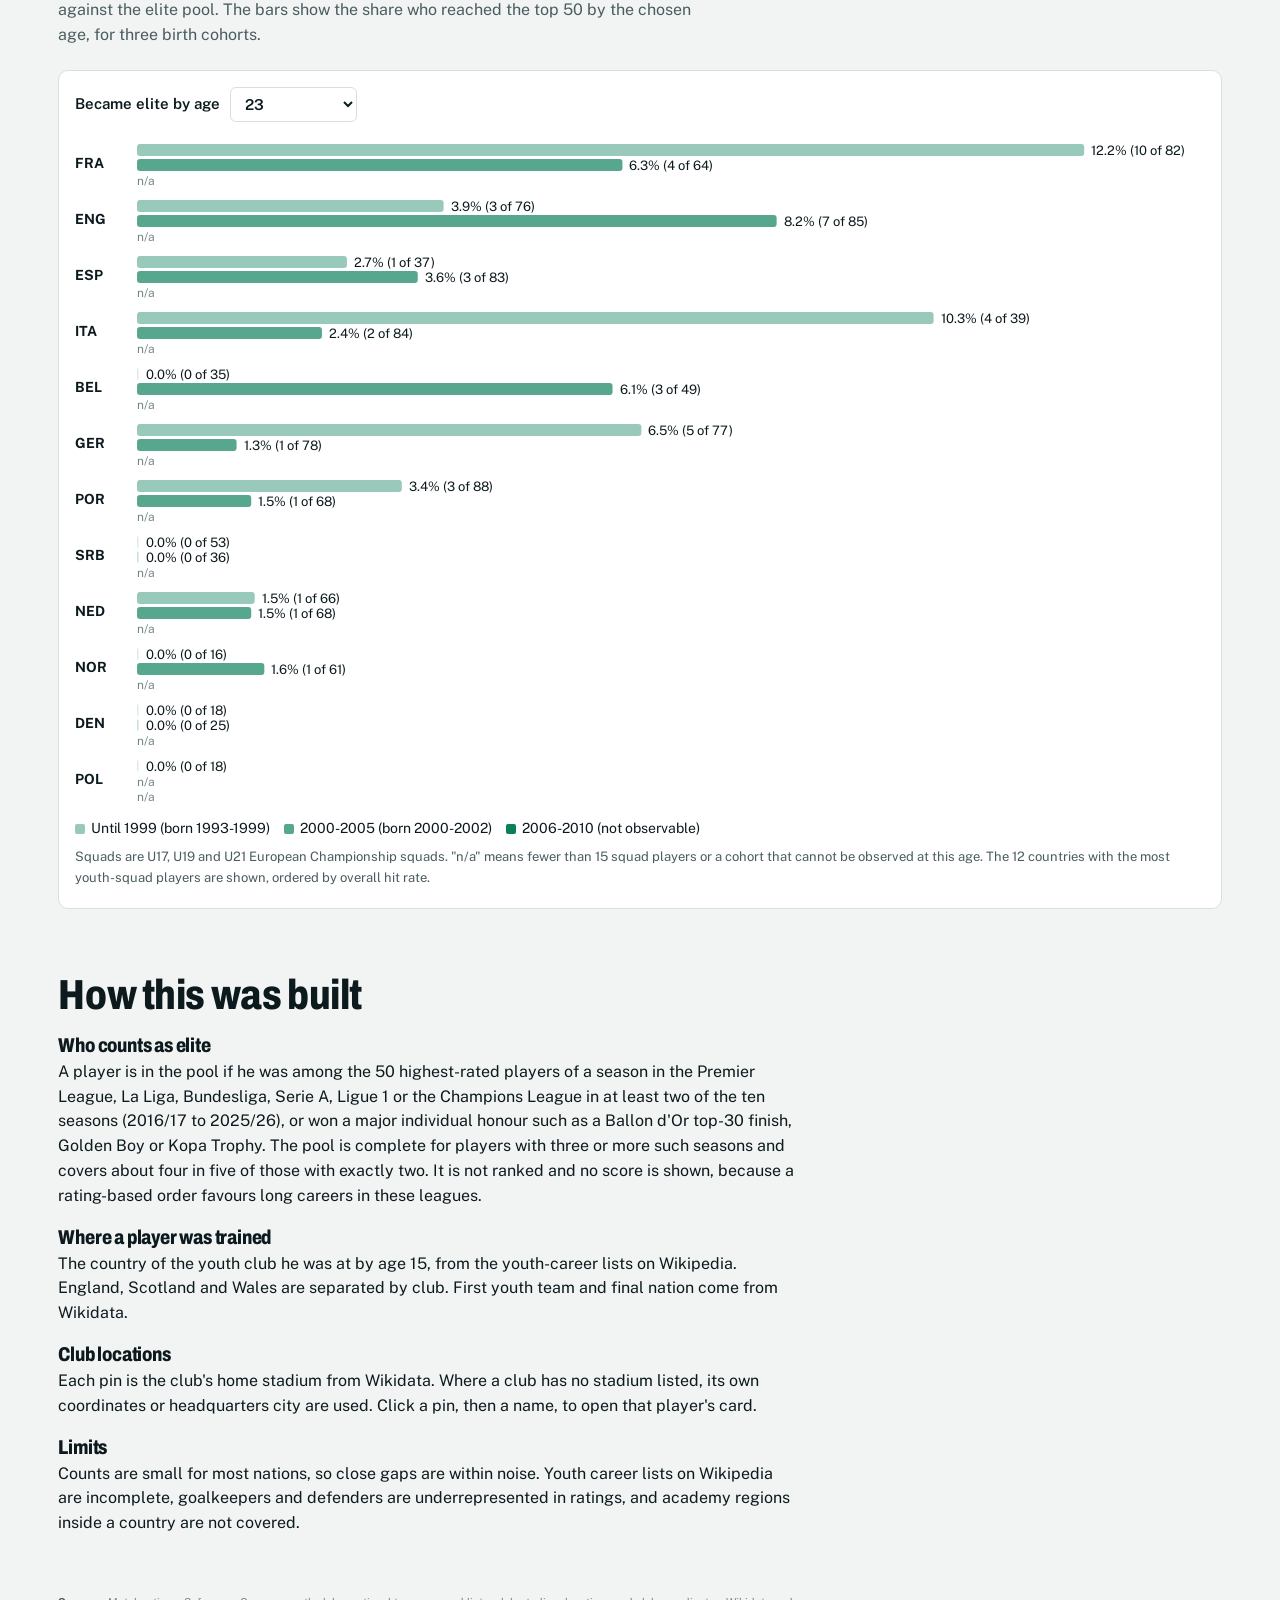
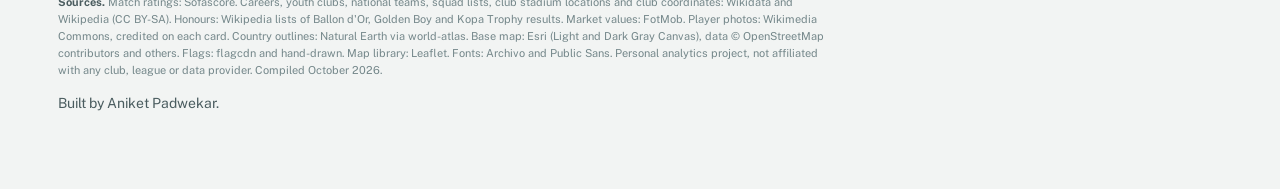
==== commit 2f810508: "Add files via upload" ====
--- a/index.html
+++ b/index.html
@@ -5,7 +5,7 @@
 <link rel="preconnect" href="https://fonts.googleapis.com"><link rel="preconnect" href="https://fonts.gstatic.com" crossorigin>
 <link rel="stylesheet" href="https://fonts.googleapis.com/css2?family=Archivo:wdth,wght@62..125,700..900&family=Public+Sans:wght@400;600;700&display=swap">
 <link rel="stylesheet" href="vendor/leaflet.css">
-<link rel="stylesheet" href="assets/style.css?v=3"></head>
+<link rel="stylesheet" href="assets/style.css?v=4"></head>
 <body>
 <header class="top">
  <div><h1>Where Europe's best footballers learn the game</h1>
@@ -41,8 +41,8 @@
   <div class="fig"><div class="chart" id="cohChart"></div><div class="legend" id="cohLegend"></div></div></section>
 
  <section class="ch" id="early"><h2>Who arrives early</h2>
-  <p class="lede">Players who first appeared among the 50 highest-rated players of a league or the Champions League by age 23 (left) or 21 (right). Ratings only decide entry into the pool. They are never used to order players.</p>
-  <div class="grid2"><div class="fig"><h3>By age 23</h3><p class="cap" id="e23cap"></p><div class="chart" id="e23"></div></div><div class="fig"><h3>By age 21</h3><p class="cap" id="e21cap"></p><div class="chart" id="e21"></div></div></div></section>
+  <p class="lede">How many players of each nation first appeared among the 50 highest-rated players of a league or the Champions League by a given age. Choose the age, then compare three birth cohorts. Ratings only decide entry into the pool and never order players.</p>
+  <div class="fig"><div class="figbar"><label>Reached the top 50 by age <select id="earlyAge" aria-label="Age"></select></label></div><div class="chart" id="earlyChart"></div><div class="legend" id="earlyLegend"></div><p class="cap" id="earlyNote" style="margin-top:8px"></p></div></section>
 
  <section class="ch" id="squads"><h2>How national squads have aged</h2>
   <p class="lede">Average age and share of players under 23 on opening day of every World Cup and Euro from 2014 to 2026. Grey shows the average of all squads in the data.</p>
@@ -50,8 +50,8 @@
   <div class="legend" id="sqLegend" style="margin-top:10px"></div></section>
 
  <section class="ch" id="hit"><h2>From youth squad to elite</h2>
-  <p class="lede">Everyone who played in a U17, U19 or U21 European Championship squad and was born between 1993 and 2002, matched against the elite pool.</p>
-  <div class="fig"><div style="overflow:auto"><table id="hitTable"><thead><tr><th>Nation</th><th>Squad players</th><th>Became elite</th><th>Share</th><th>Born 1993-97</th><th>Born 1998-2002</th></tr></thead><tbody></tbody></table></div></div></section>
+  <p class="lede">Everyone who played in a U17, U19 or U21 European Championship squad, matched against the elite pool. The bars show the share who reached the top 50 by the chosen age, for three birth cohorts.</p>
+  <div class="fig"><div class="figbar"><label>Became elite by age <select id="hitAge" aria-label="Age"></select></label></div><div class="chart" id="hitChart"></div><div class="legend" id="hitLegend"></div><p class="cap" id="hitNote" style="margin-top:8px"></p></div></section>
 
  <section class="ch" id="method"><h2>How this was built</h2>
   <div class="method">
@@ -62,5 +62,5 @@
 </main>
 <dialog id="card" aria-label="Player card"><button class="dx" id="cclose" type="button" aria-label="Close">&times;</button><div id="cardbody"></div></dialog>
 <footer><p class="sources"><b>Sources.</b> Match ratings: Sofascore. Careers, youth clubs, national teams, squad lists, club stadium locations and club coordinates: Wikidata and Wikipedia (CC BY-SA). Honours: Wikipedia lists of Ballon d'Or, Golden Boy and Kopa Trophy results. Market values: FotMob. Player photos: Wikimedia Commons, credited on each card. Country outlines: Natural Earth via world-atlas. Base map: Esri (Light and Dark Gray Canvas), data &copy; OpenStreetMap contributors and others. Flags: flagcdn and hand-drawn. Map library: Leaflet. Fonts: Archivo and Public Sans. Personal analytics project, not affiliated with any club, league or data provider. Compiled October 2026.</p><p>Built by Aniket Padwekar.</p></footer>
-<script src="vendor/leaflet.js"></script><script src="assets/data.js?v=3"></script><script src="assets/flags.js?v=3"></script><script src="assets/geo.js?v=3"></script><script src="assets/app.js?v=3"></script>
+<script src="vendor/leaflet.js"></script><script src="assets/data.js?v=4"></script><script src="assets/flags.js?v=4"></script><script src="assets/geo.js?v=4"></script><script src="assets/app.js?v=4"></script>
 </body></html>
--- a/assets/style.css
+++ b/assets/style.css
@@ -71,7 +71,7 @@
 .fig h3{font-size:20px;margin-bottom:2px}
 .fig p.cap{font-size:13px;color:var(--ink2);margin:0 0 8px}
 .chart svg{display:block;width:100%;height:auto;overflow:visible}
-.chart text{font:12px "Public Sans",sans-serif;fill:var(--ink2)}
+.chart text{font:13px "Public Sans",sans-serif;fill:var(--ink2)}
 .legend{display:flex;gap:6px 14px;flex-wrap:wrap;font-size:13px;margin:6px 0 0;color:var(--ink)}
 .legend span{display:inline-flex;gap:6px;align-items:center}
 .legend i{width:10px;height:10px;border-radius:2px;display:inline-block}
@@ -127,3 +127,8 @@
 
 footer .sources{font-size:11px;line-height:1.55;color:var(--ink3);max-width:110ch;margin:0 0 14px}
 footer .sources b{color:var(--ink2)}
+
+.figbar{display:flex;gap:12px;align-items:center;margin-bottom:10px;font-size:15px}.figbar label{display:flex;gap:10px;align-items:center;font-weight:600}
+.legend{font-size:14px}
+.pop{min-width:150px;max-height:260px;overflow:auto}.pop button{font-size:14px;padding:3px 0;color:var(--accent-ink);text-decoration:underline;text-underline-offset:2px;cursor:pointer}.pop button:hover{text-decoration-thickness:2px}
+.leaflet-popup-content-wrapper{background:var(--panel);color:var(--ink)}.leaflet-popup-tip{background:var(--panel)}
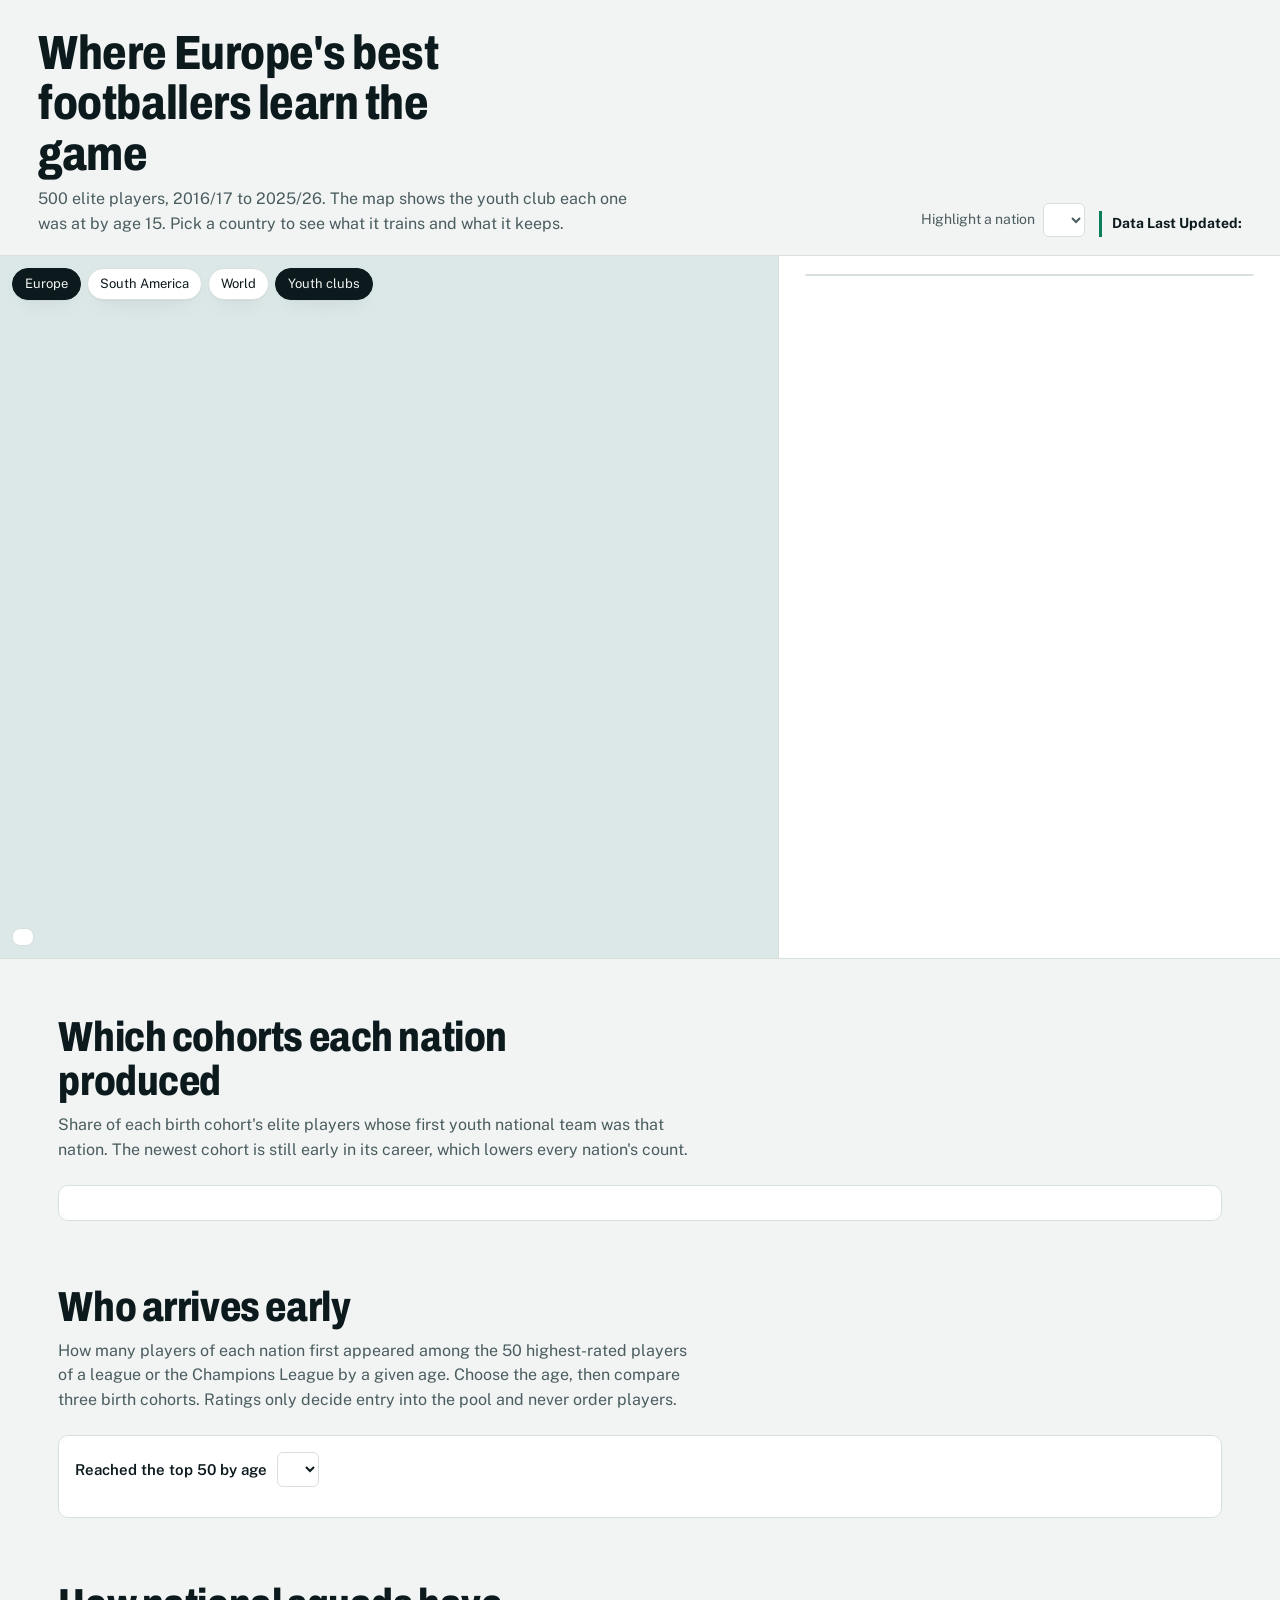
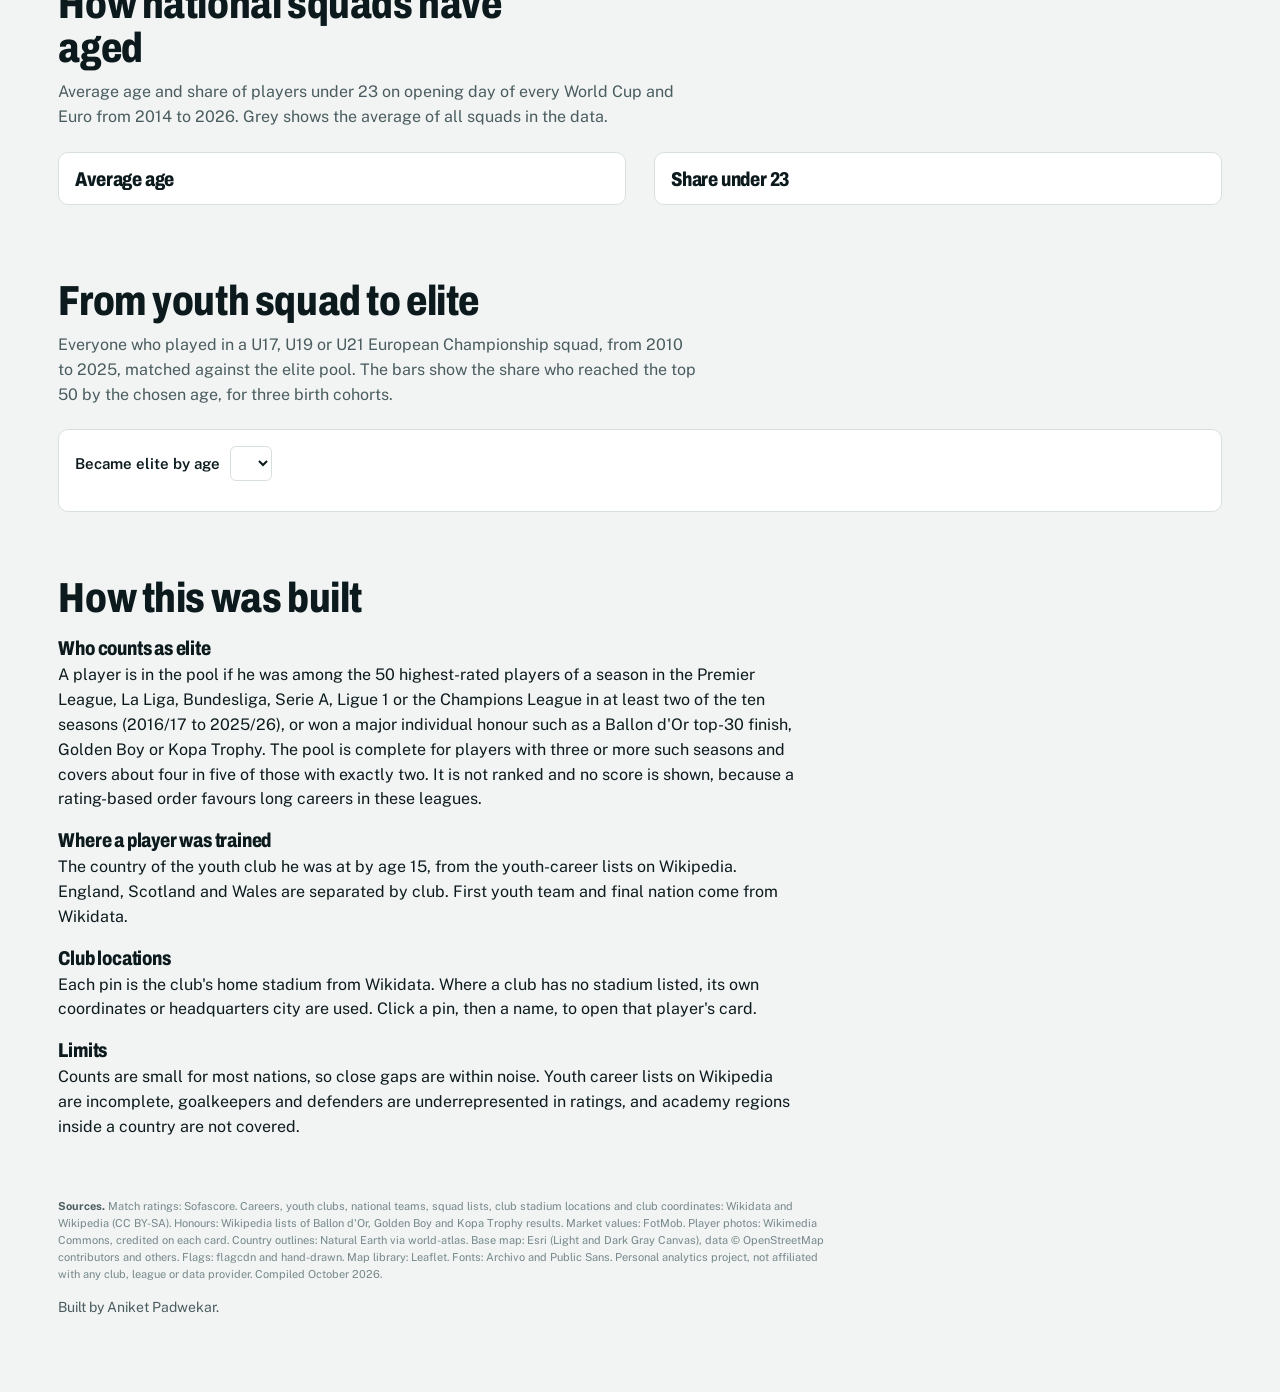
==== commit 18d771b6: "Add files via upload" ====
--- a/index.html
+++ b/index.html
@@ -5,7 +5,7 @@
 <link rel="preconnect" href="https://fonts.googleapis.com"><link rel="preconnect" href="https://fonts.gstatic.com" crossorigin>
 <link rel="stylesheet" href="https://fonts.googleapis.com/css2?family=Archivo:wdth,wght@62..125,700..900&family=Public+Sans:wght@400;600;700&display=swap">
 <link rel="stylesheet" href="vendor/leaflet.css">
-<link rel="stylesheet" href="assets/style.css?v=4"></head>
+<link rel="stylesheet" href="assets/style.css?v=5"></head>
 <body>
 <header class="top">
  <div><h1>Where Europe's best footballers learn the game</h1>
@@ -50,7 +50,7 @@
   <div class="legend" id="sqLegend" style="margin-top:10px"></div></section>
 
  <section class="ch" id="hit"><h2>From youth squad to elite</h2>
-  <p class="lede">Everyone who played in a U17, U19 or U21 European Championship squad, matched against the elite pool. The bars show the share who reached the top 50 by the chosen age, for three birth cohorts.</p>
+  <p class="lede">Everyone who played in a U17, U19 or U21 European Championship squad, from 2010 to 2025, matched against the elite pool. The bars show the share who reached the top 50 by the chosen age, for three birth cohorts.</p>
   <div class="fig"><div class="figbar"><label>Became elite by age <select id="hitAge" aria-label="Age"></select></label></div><div class="chart" id="hitChart"></div><div class="legend" id="hitLegend"></div><p class="cap" id="hitNote" style="margin-top:8px"></p></div></section>
 
  <section class="ch" id="method"><h2>How this was built</h2>
@@ -62,5 +62,5 @@
 </main>
 <dialog id="card" aria-label="Player card"><button class="dx" id="cclose" type="button" aria-label="Close">&times;</button><div id="cardbody"></div></dialog>
 <footer><p class="sources"><b>Sources.</b> Match ratings: Sofascore. Careers, youth clubs, national teams, squad lists, club stadium locations and club coordinates: Wikidata and Wikipedia (CC BY-SA). Honours: Wikipedia lists of Ballon d'Or, Golden Boy and Kopa Trophy results. Market values: FotMob. Player photos: Wikimedia Commons, credited on each card. Country outlines: Natural Earth via world-atlas. Base map: Esri (Light and Dark Gray Canvas), data &copy; OpenStreetMap contributors and others. Flags: flagcdn and hand-drawn. Map library: Leaflet. Fonts: Archivo and Public Sans. Personal analytics project, not affiliated with any club, league or data provider. Compiled October 2026.</p><p>Built by Aniket Padwekar.</p></footer>
-<script src="vendor/leaflet.js"></script><script src="assets/data.js?v=4"></script><script src="assets/flags.js?v=4"></script><script src="assets/geo.js?v=4"></script><script src="assets/app.js?v=4"></script>
+<script src="vendor/leaflet.js"></script><script src="assets/data.js?v=5"></script><script src="assets/flags.js?v=5"></script><script src="assets/geo.js?v=5"></script><script src="assets/app.js?v=5"></script>
 </body></html>
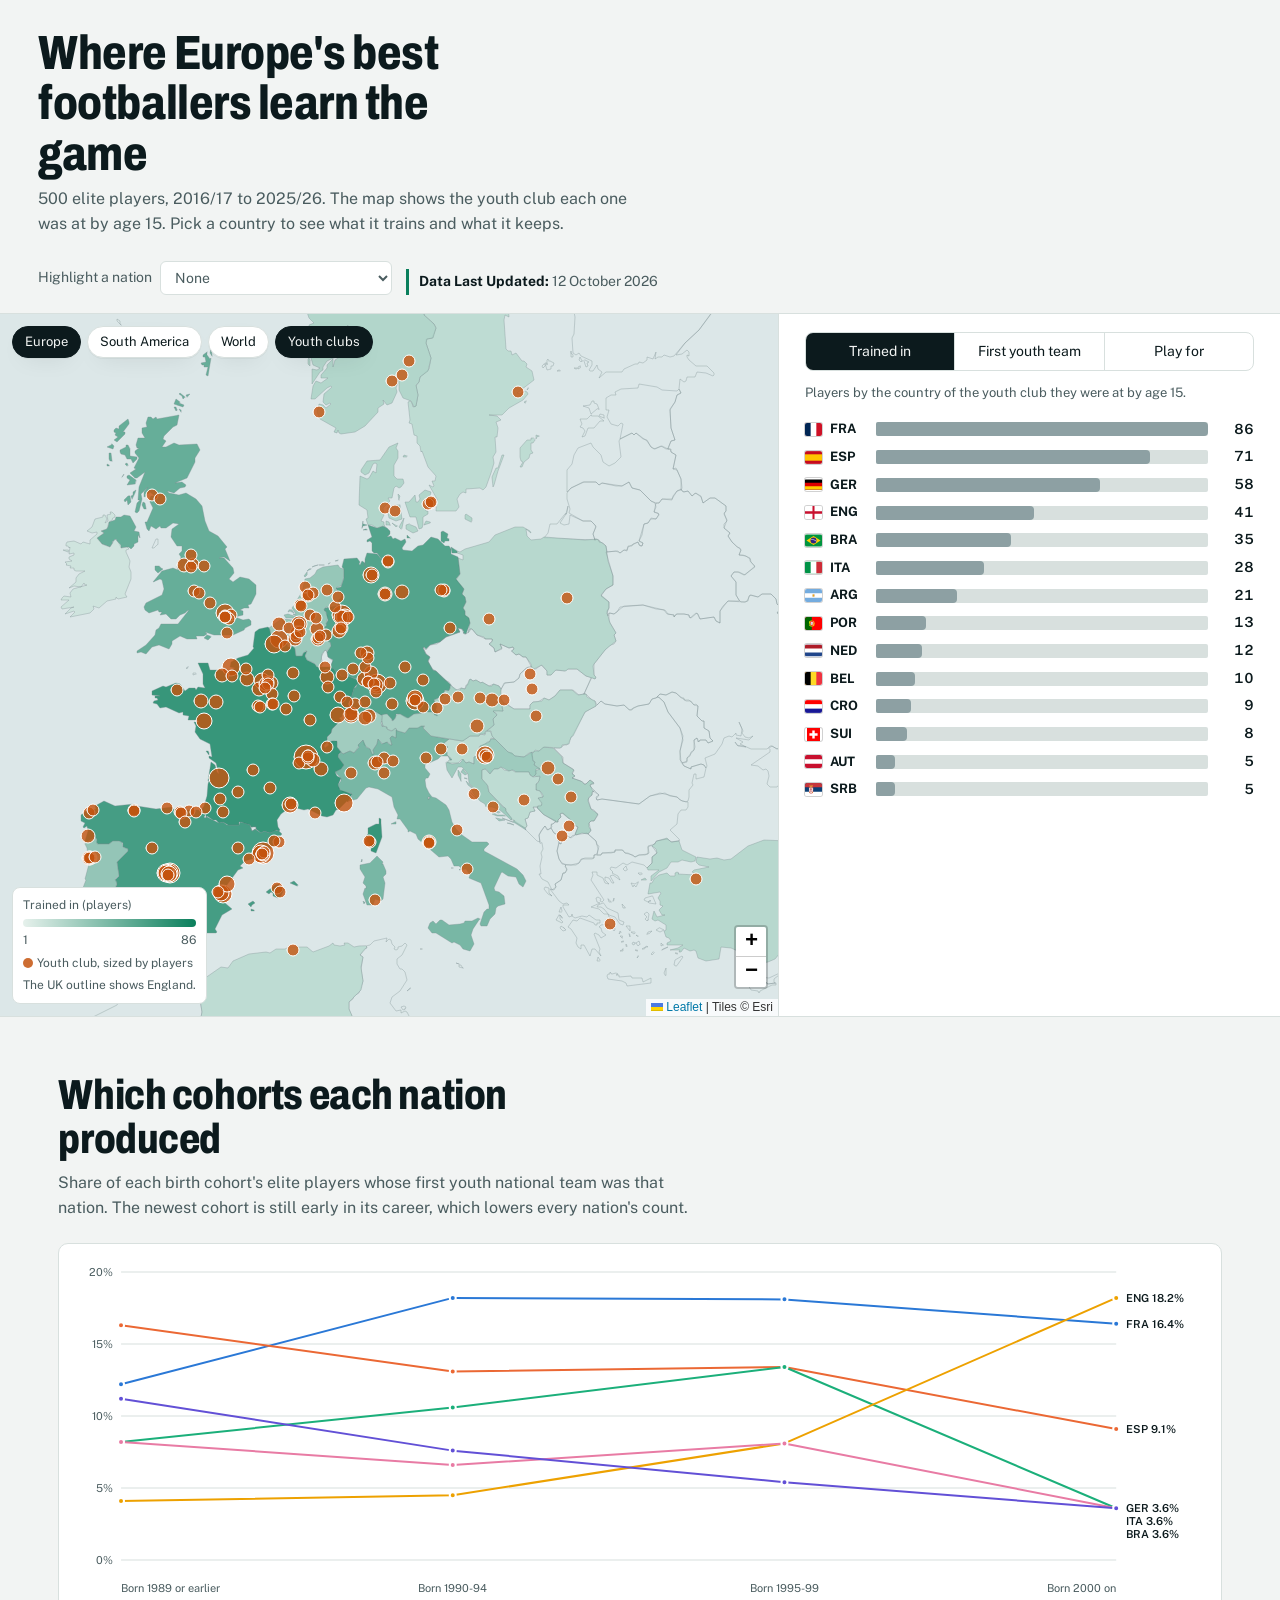
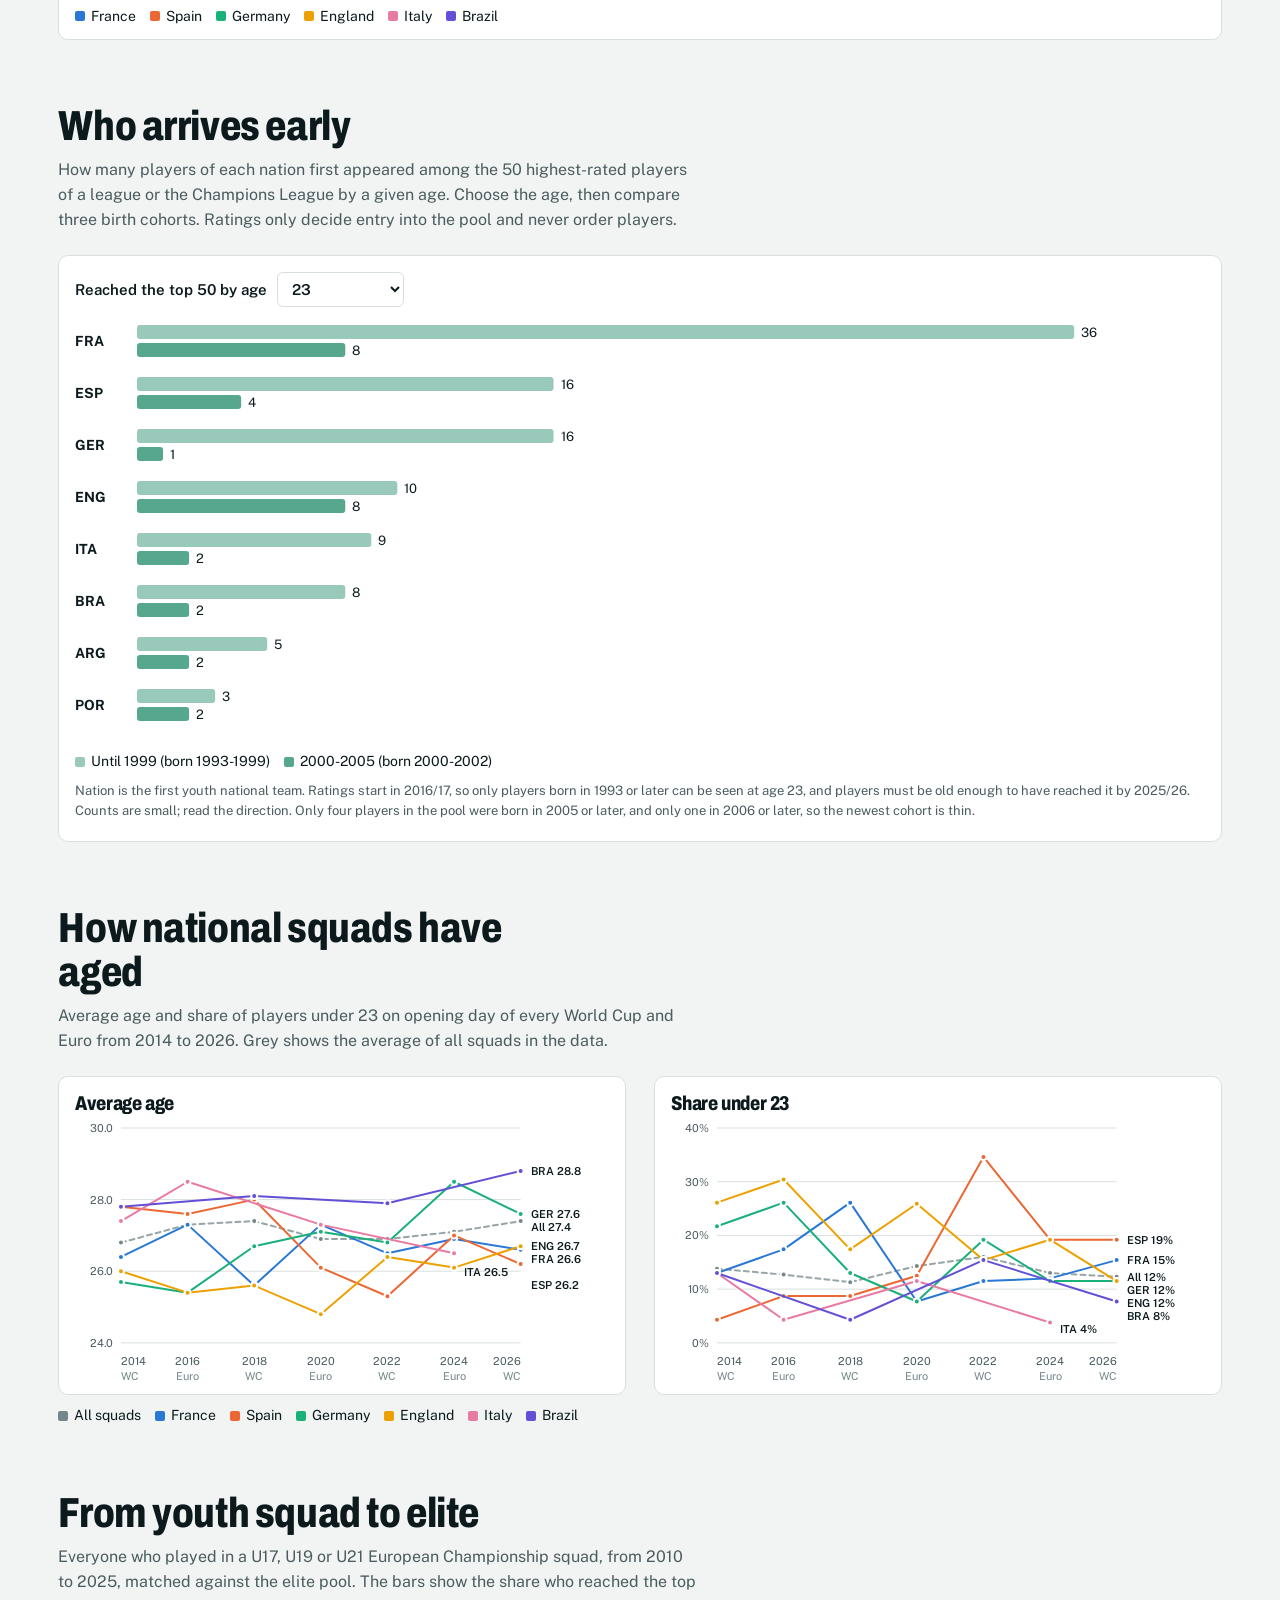
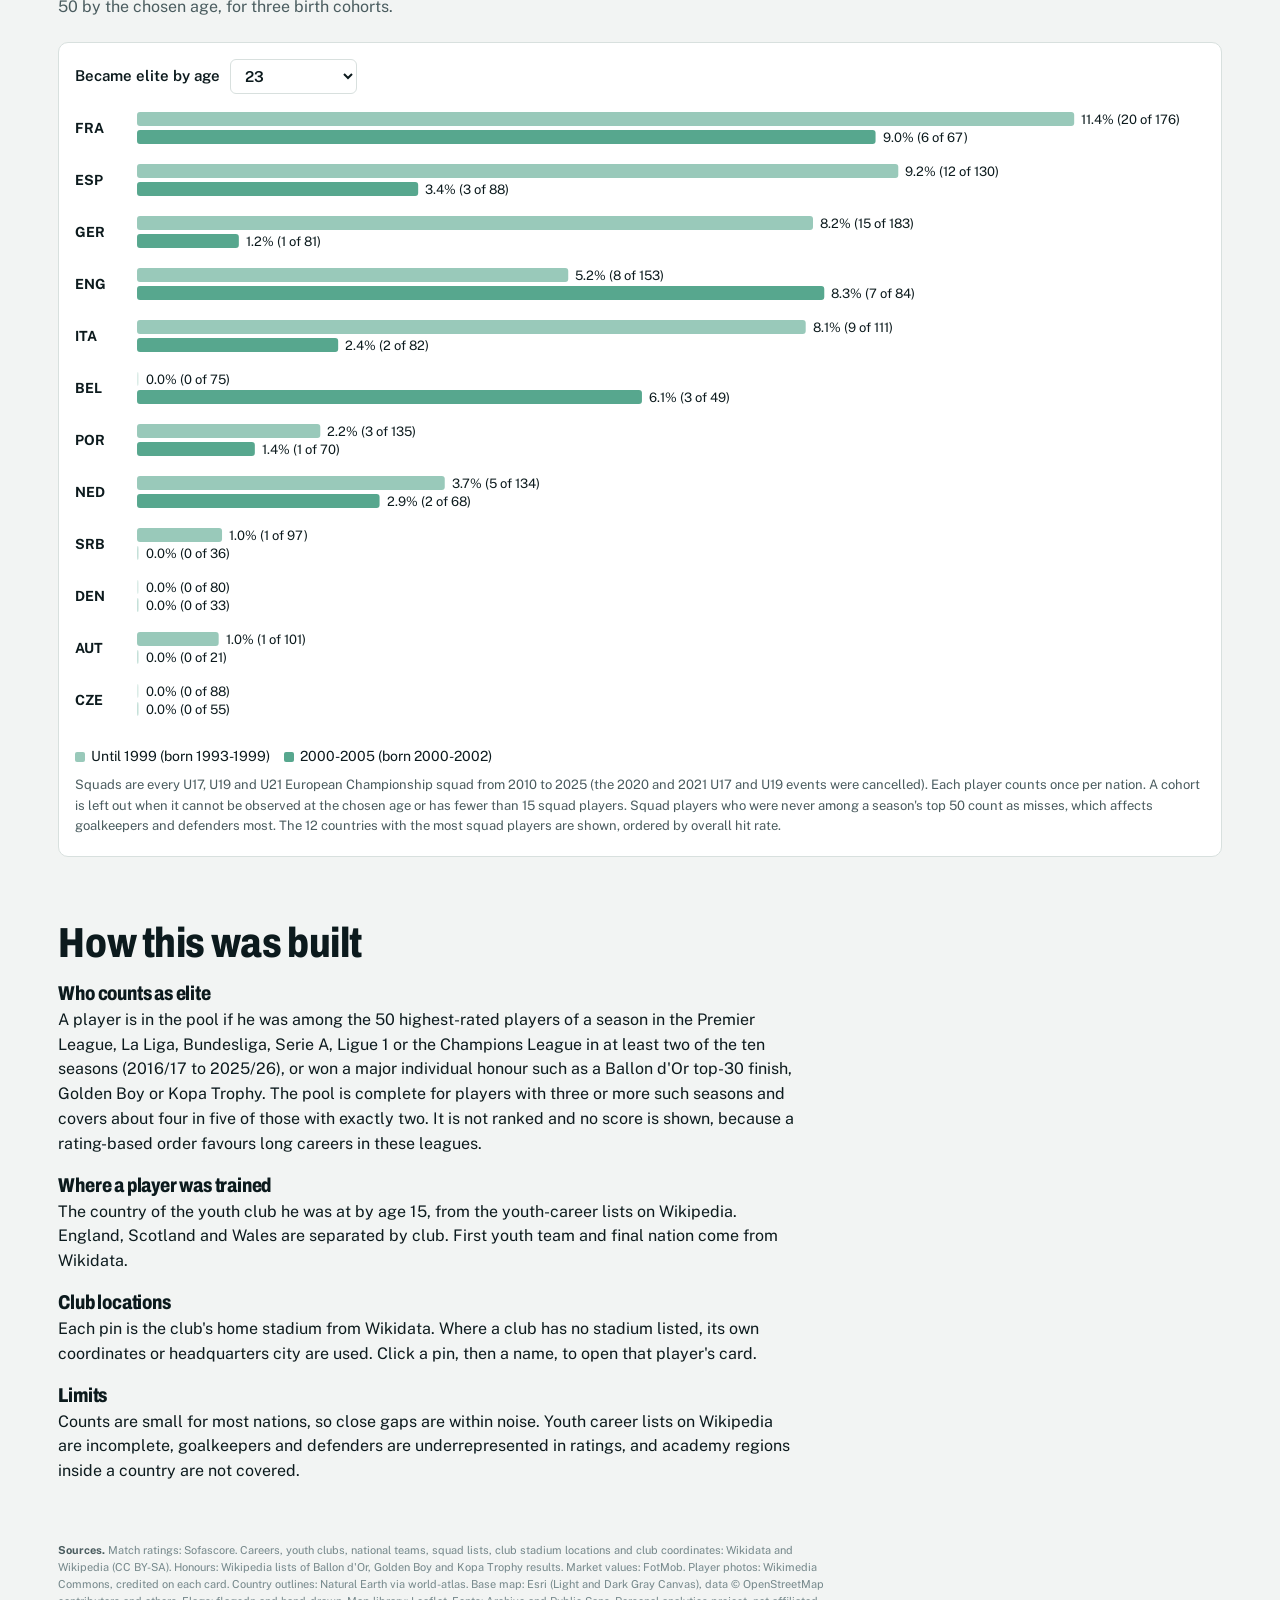
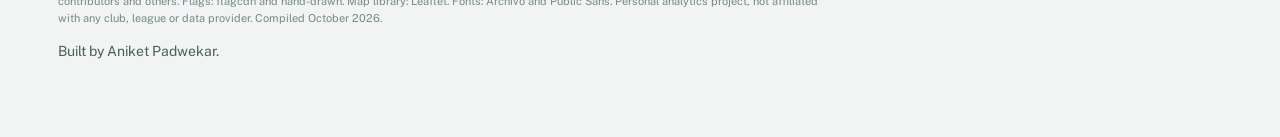
==== commit 87593011: "Add files via upload" ====
--- a/index.html
+++ b/index.html
@@ -5,7 +5,7 @@
 <link rel="preconnect" href="https://fonts.googleapis.com"><link rel="preconnect" href="https://fonts.gstatic.com" crossorigin>
 <link rel="stylesheet" href="https://fonts.googleapis.com/css2?family=Archivo:wdth,wght@62..125,700..900&family=Public+Sans:wght@400;600;700&display=swap">
 <link rel="stylesheet" href="vendor/leaflet.css">
-<link rel="stylesheet" href="assets/style.css?v=5"></head>
+<link rel="stylesheet" href="assets/style.css?v=6"></head>
 <body>
 <header class="top">
  <div><h1>Where Europe's best footballers learn the game</h1>
@@ -62,5 +62,5 @@
 </main>
 <dialog id="card" aria-label="Player card"><button class="dx" id="cclose" type="button" aria-label="Close">&times;</button><div id="cardbody"></div></dialog>
 <footer><p class="sources"><b>Sources.</b> Match ratings: Sofascore. Careers, youth clubs, national teams, squad lists, club stadium locations and club coordinates: Wikidata and Wikipedia (CC BY-SA). Honours: Wikipedia lists of Ballon d'Or, Golden Boy and Kopa Trophy results. Market values: FotMob. Player photos: Wikimedia Commons, credited on each card. Country outlines: Natural Earth via world-atlas. Base map: Esri (Light and Dark Gray Canvas), data &copy; OpenStreetMap contributors and others. Flags: flagcdn and hand-drawn. Map library: Leaflet. Fonts: Archivo and Public Sans. Personal analytics project, not affiliated with any club, league or data provider. Compiled October 2026.</p><p>Built by Aniket Padwekar.</p></footer>
-<script src="vendor/leaflet.js"></script><script src="assets/data.js?v=5"></script><script src="assets/flags.js?v=5"></script><script src="assets/geo.js?v=5"></script><script src="assets/app.js?v=5"></script>
+<script src="vendor/leaflet.js"></script><script src="assets/data.js?v=6"></script><script src="assets/flags.js?v=6"></script><script src="assets/geo.js?v=6"></script><script src="assets/app.js?v=6"></script>
 </body></html>
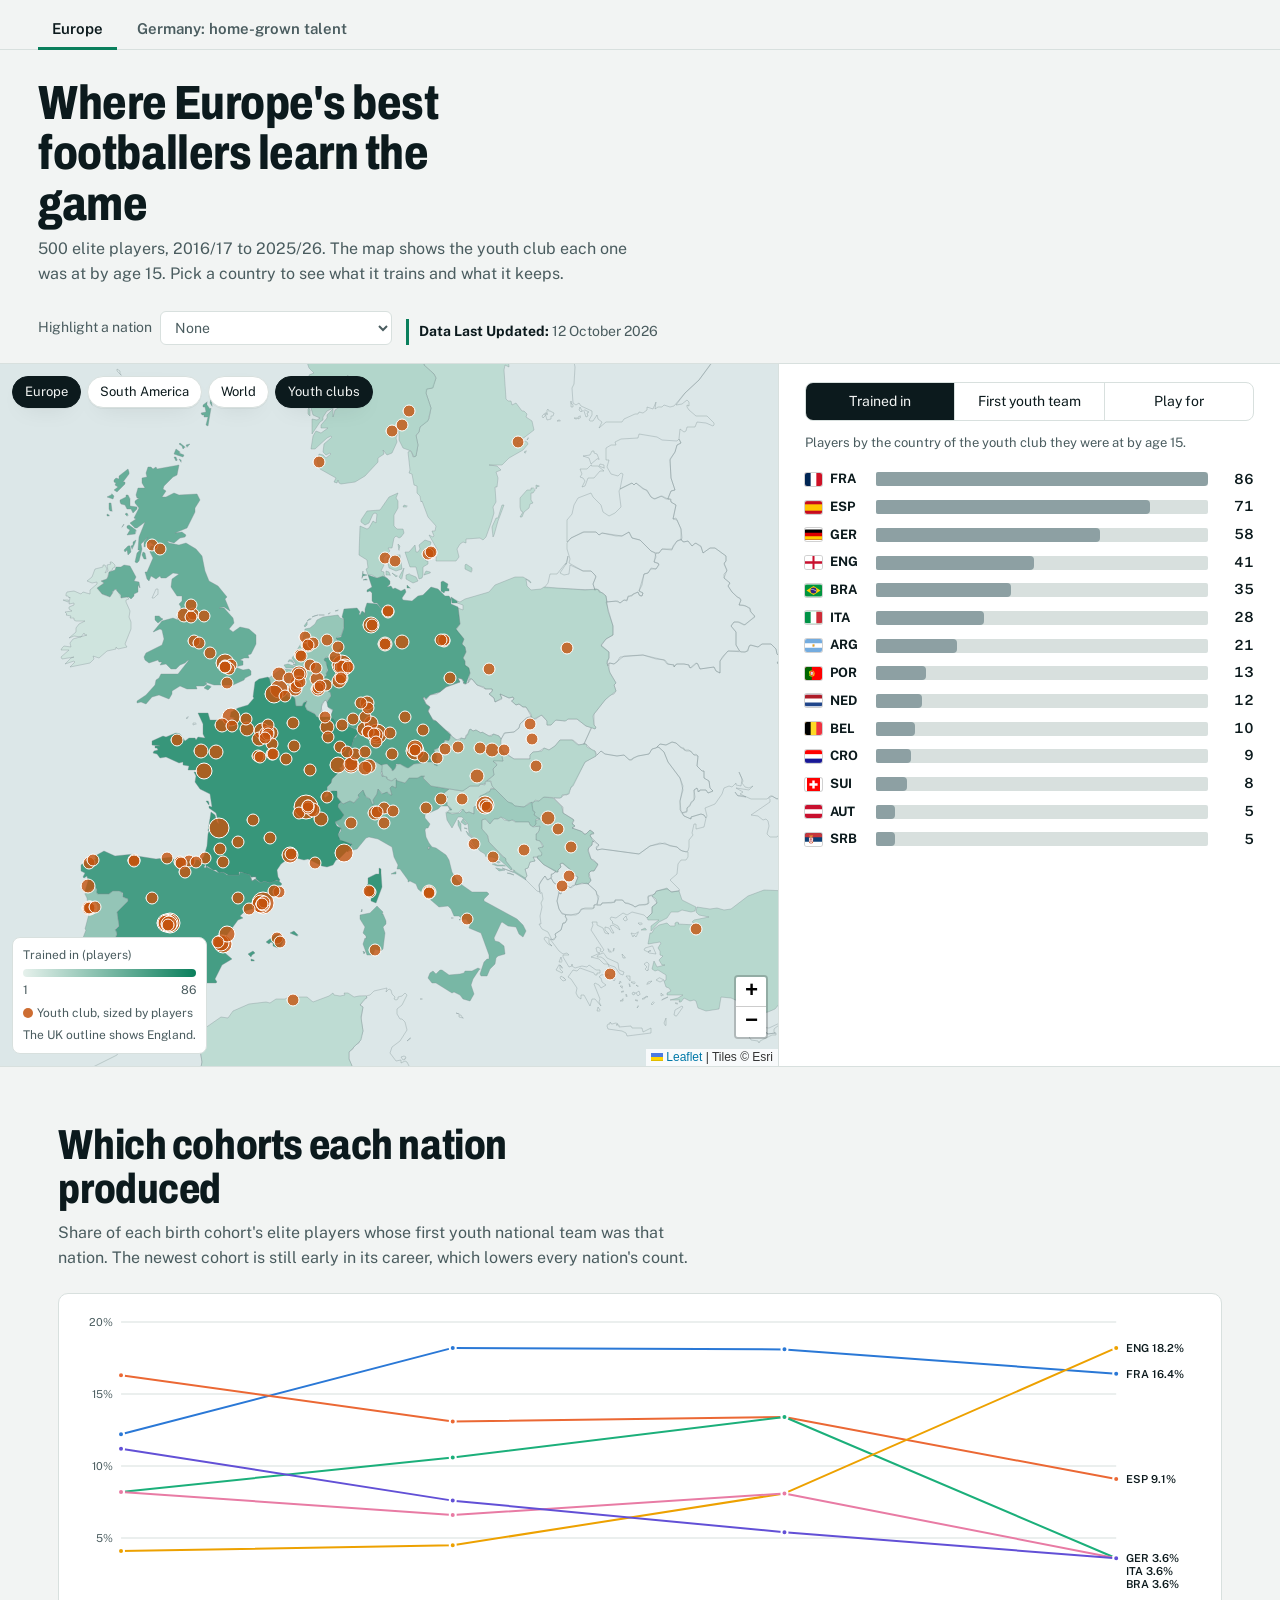
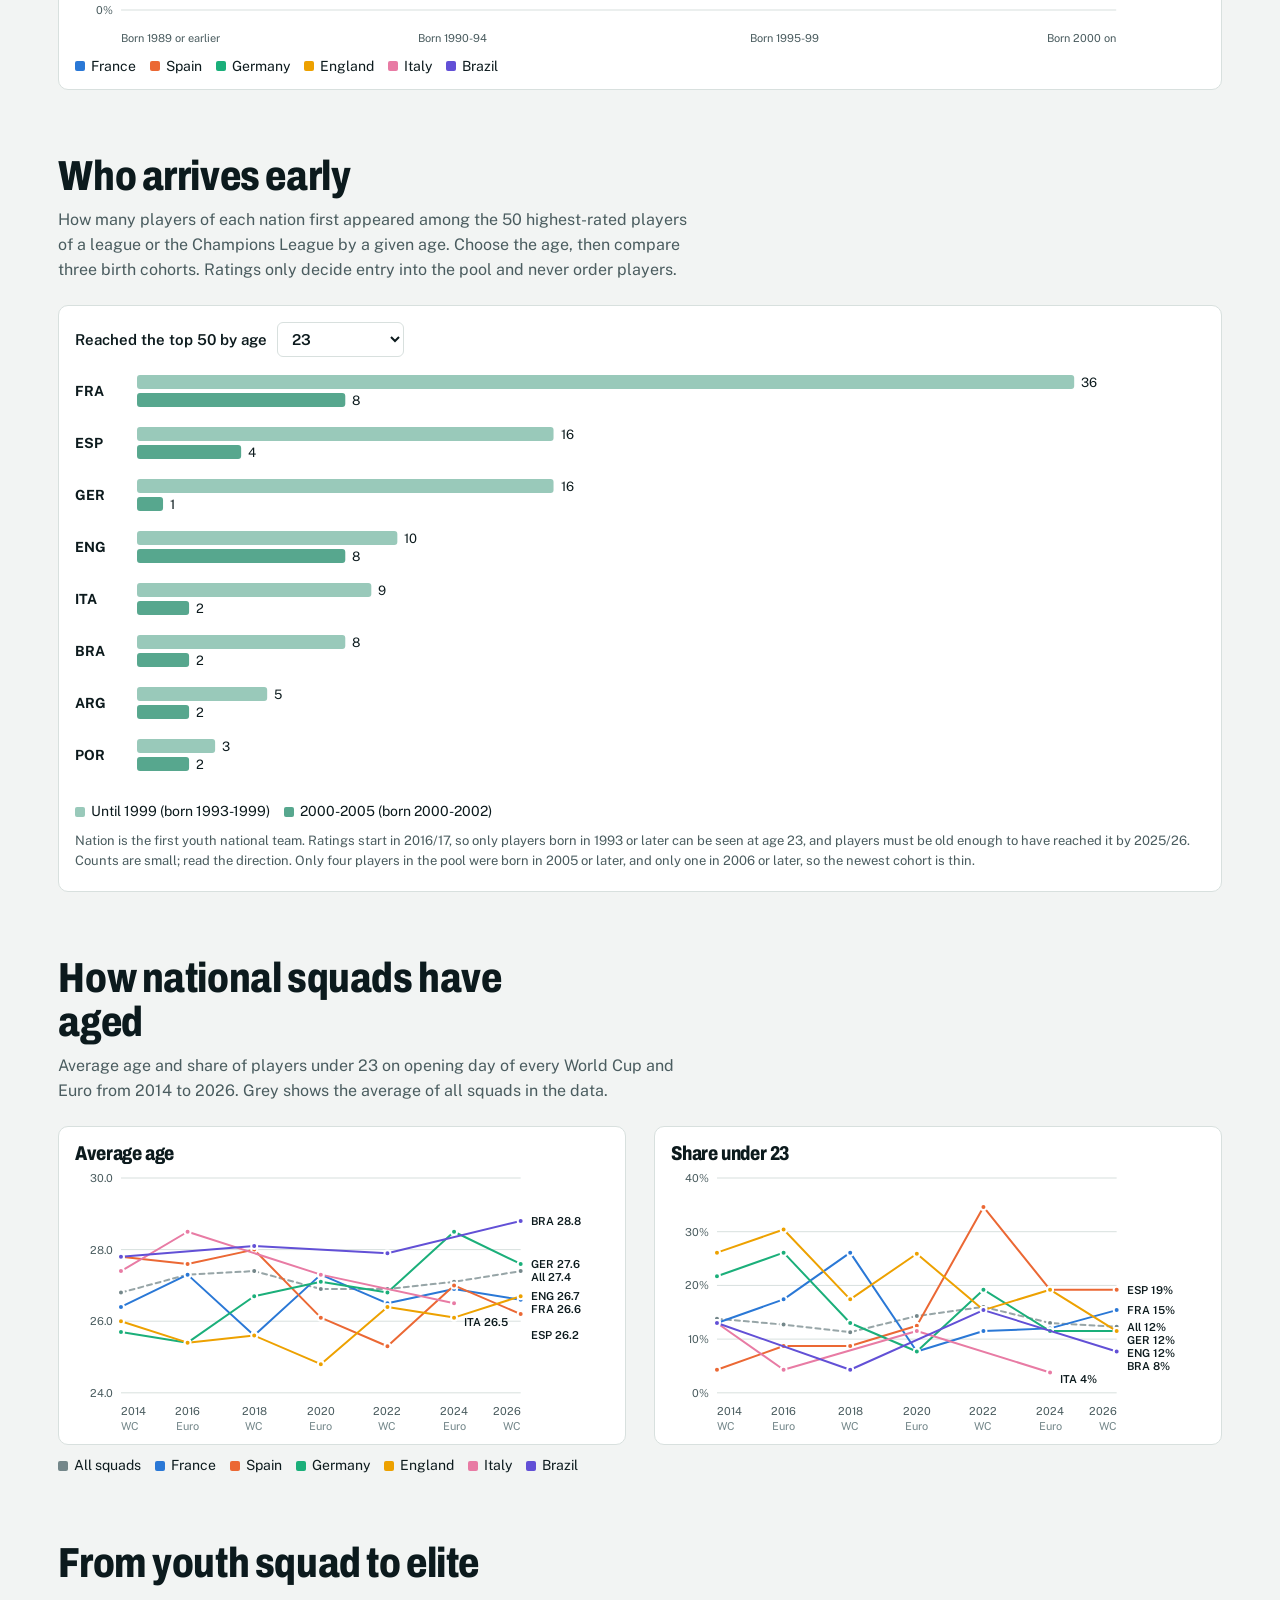
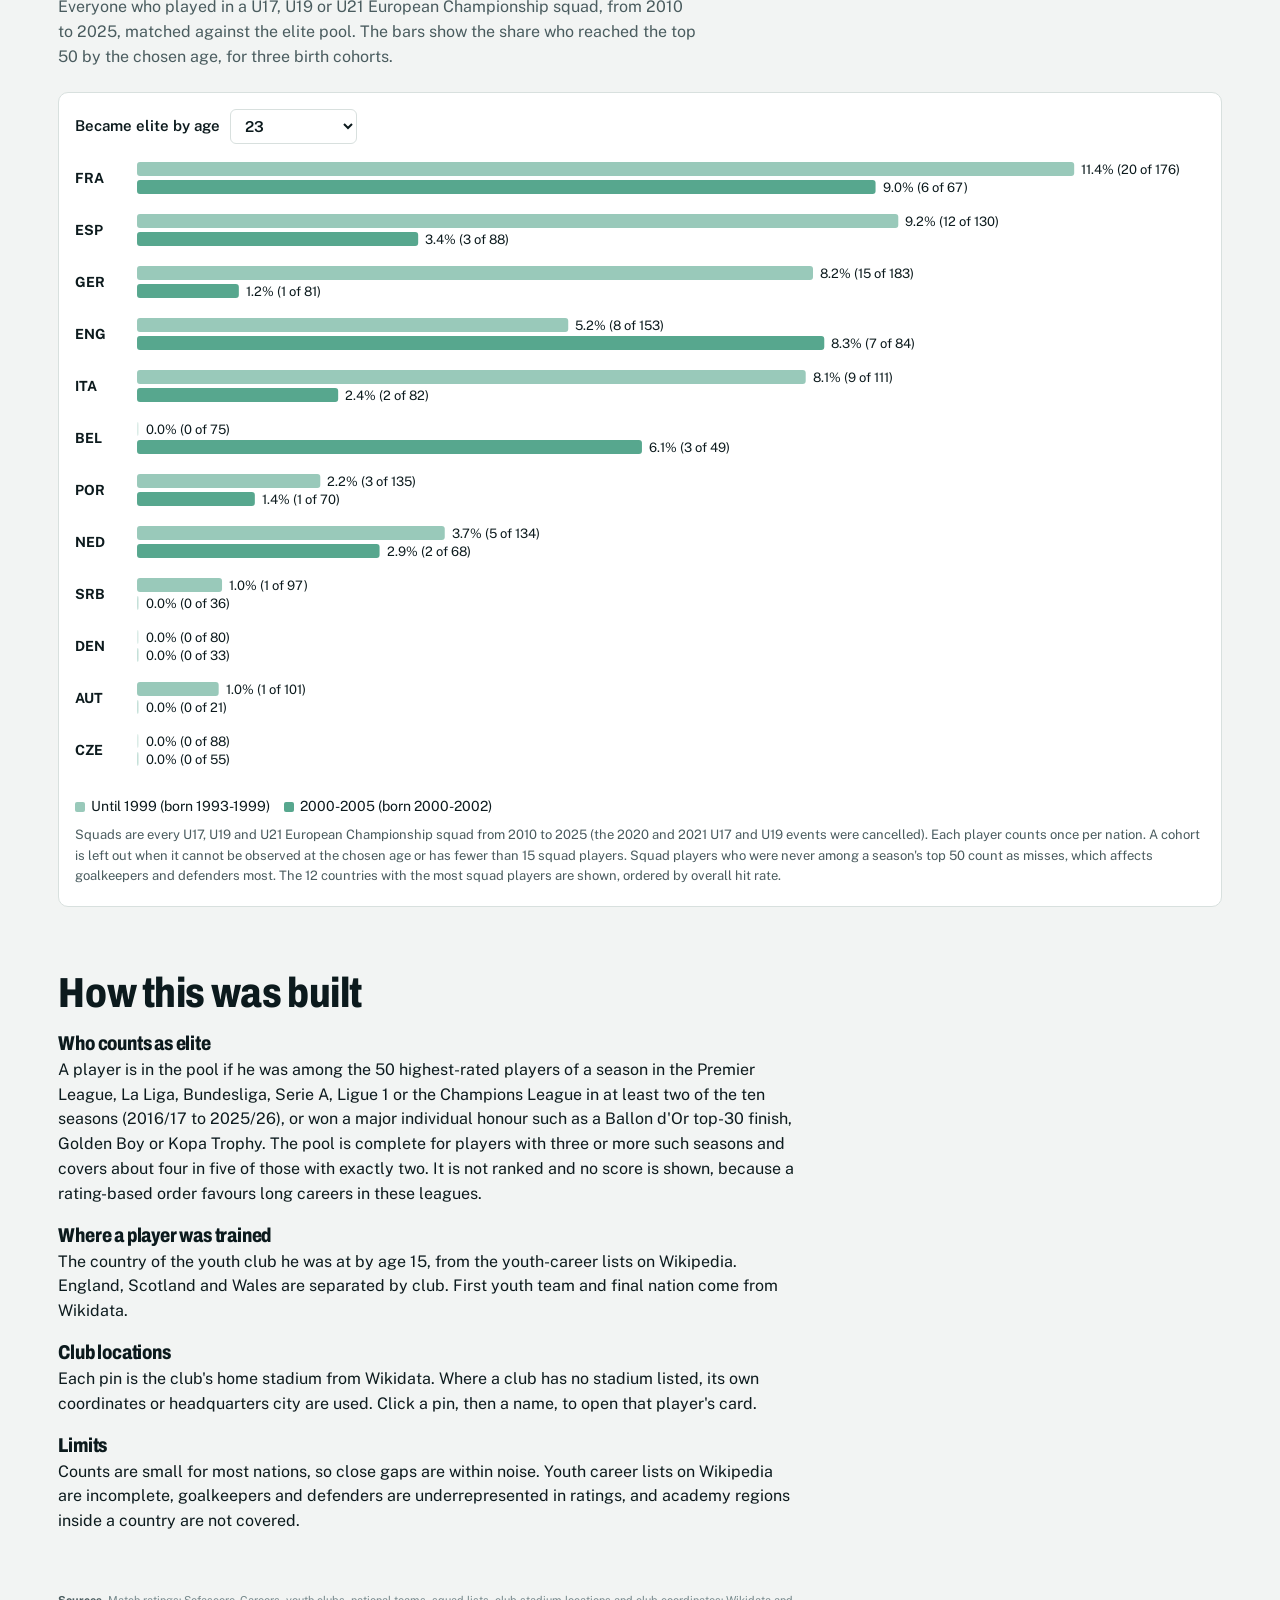
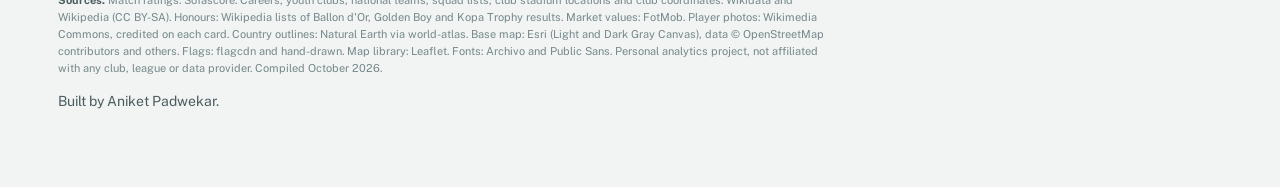
==== commit 5608fee8: "Add files via upload" ====
--- a/index.html
+++ b/index.html
@@ -5,8 +5,10 @@
 <link rel="preconnect" href="https://fonts.googleapis.com"><link rel="preconnect" href="https://fonts.gstatic.com" crossorigin>
 <link rel="stylesheet" href="https://fonts.googleapis.com/css2?family=Archivo:wdth,wght@62..125,700..900&family=Public+Sans:wght@400;600;700&display=swap">
 <link rel="stylesheet" href="vendor/leaflet.css">
-<link rel="stylesheet" href="assets/style.css?v=6"></head>
+<link rel="stylesheet" href="assets/style.css?v=7"></head>
 <body>
+<nav class="tabs" role="tablist" aria-label="Dashboards"><button role="tab" id="tabEu" aria-selected="true" aria-controls="paneEu" type="button">Europe</button><button role="tab" id="tabDe" aria-selected="false" aria-controls="paneDe" type="button">Germany: home-grown talent</button></nav>
+<div id="paneEu" role="tabpanel" aria-labelledby="tabEu">
 <header class="top">
  <div><h1>Where Europe's best footballers learn the game</h1>
  <p>500 elite players, 2016/17 to 2025/26. The map shows the youth club each one was at by age 15. Pick a country to see what it trains and what it keeps.</p></div>
@@ -62,5 +64,12 @@
 </main>
 <dialog id="card" aria-label="Player card"><button class="dx" id="cclose" type="button" aria-label="Close">&times;</button><div id="cardbody"></div></dialog>
 <footer><p class="sources"><b>Sources.</b> Match ratings: Sofascore. Careers, youth clubs, national teams, squad lists, club stadium locations and club coordinates: Wikidata and Wikipedia (CC BY-SA). Honours: Wikipedia lists of Ballon d'Or, Golden Boy and Kopa Trophy results. Market values: FotMob. Player photos: Wikimedia Commons, credited on each card. Country outlines: Natural Earth via world-atlas. Base map: Esri (Light and Dark Gray Canvas), data &copy; OpenStreetMap contributors and others. Flags: flagcdn and hand-drawn. Map library: Leaflet. Fonts: Archivo and Public Sans. Personal analytics project, not affiliated with any club, league or data provider. Compiled October 2026.</p><p>Built by Aniket Padwekar.</p></footer>
+</div>
+<div id="paneDe" role="tabpanel" aria-labelledby="tabDe" hidden><iframe id="deFrame" title="Germany: home-grown talent" data-src="germany/index.html" loading="lazy"></iframe></div>
+<script>(function(){var eu=document.getElementById('paneEu'),de=document.getElementById('paneDe'),te=document.getElementById('tabEu'),td=document.getElementById('tabDe'),fr=document.getElementById('deFrame');
+function show(w){var d=w==='de';eu.hidden=d;de.hidden=!d;te.setAttribute('aria-selected',!d);td.setAttribute('aria-selected',d);if(d&&!fr.src)fr.src=fr.dataset.src;try{history.replaceState(null,'',d?'#germany':location.pathname+location.search)}catch(e){}window.scrollTo(0,0);setTimeout(function(){window.dispatchEvent(new Event('resize'))},50)}
+te.onclick=function(){show('eu')};td.onclick=function(){show('de')};
+window.addEventListener('message',function(e){if(e.source===fr.contentWindow&&e.data&&e.data.gtHeight)fr.style.height=e.data.gtHeight+'px'});
+if(location.hash==='#germany')show('de')})();</script>
 <script src="vendor/leaflet.js"></script><script src="assets/data.js?v=6"></script><script src="assets/flags.js?v=6"></script><script src="assets/geo.js?v=6"></script><script src="assets/app.js?v=6"></script>
 </body></html>
--- a/assets/style.css
+++ b/assets/style.css
@@ -132,3 +132,9 @@
 .legend{font-size:14px}
 .pop{min-width:150px;max-height:260px;overflow:auto}.pop button{font-size:14px;padding:3px 0;color:var(--accent-ink);text-decoration:underline;text-underline-offset:2px;cursor:pointer}.pop button:hover{text-decoration-thickness:2px}
 .leaflet-popup-content-wrapper{background:var(--panel);color:var(--ink)}.leaflet-popup-tip{background:var(--panel)}
+
+.tabs{display:flex;gap:6px;padding:10px clamp(16px,3vw,40px) 0;border-bottom:1px solid var(--line);background:var(--bg);position:sticky;top:0;z-index:2000}
+.tabs button{background:transparent;border:0;border-bottom:3px solid transparent;padding:10px 14px;font:600 15px "Public Sans",system-ui,sans-serif;color:var(--ink2);cursor:pointer;margin-bottom:-1px}
+.tabs button[aria-selected="true"]{color:var(--ink);border-bottom-color:var(--accent)}
+#paneDe[hidden],#paneEu[hidden]{display:none}
+#deFrame{display:block;width:100%;height:1500px;border:0;background:var(--bg)}
